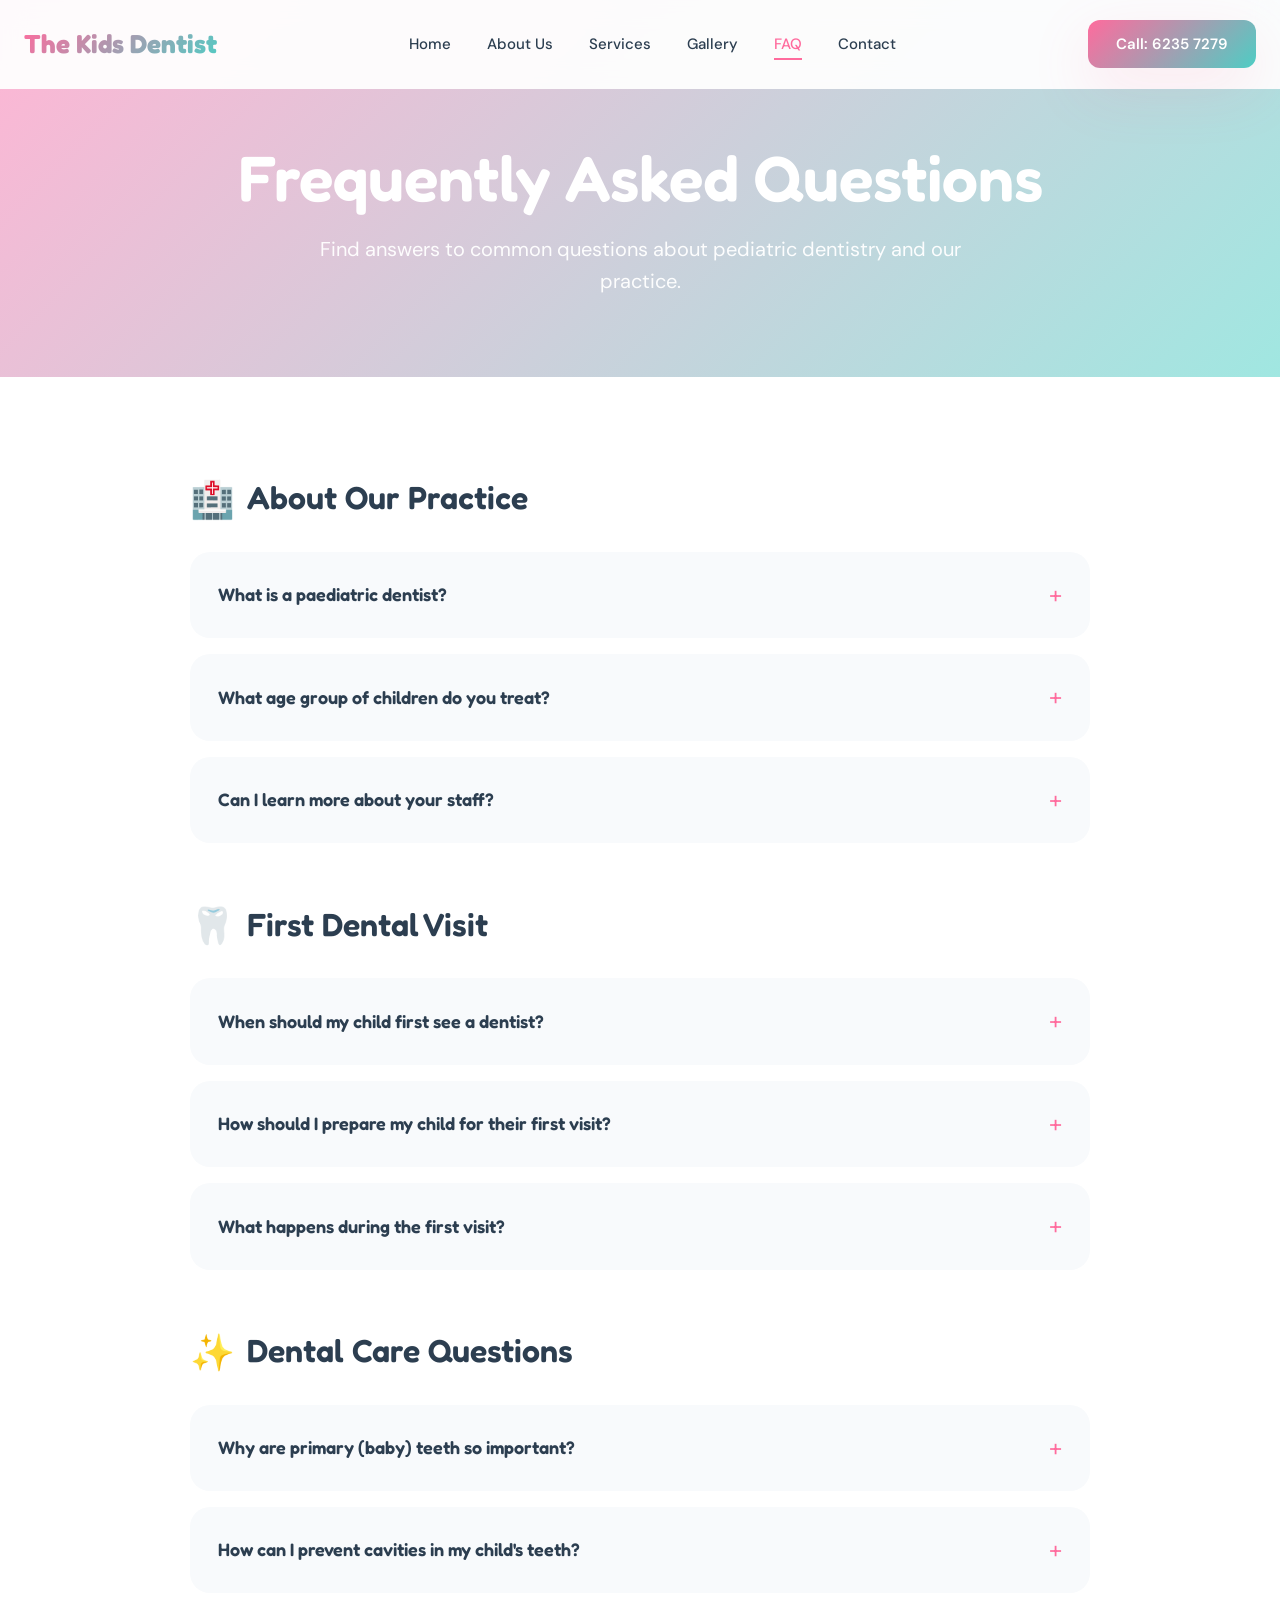
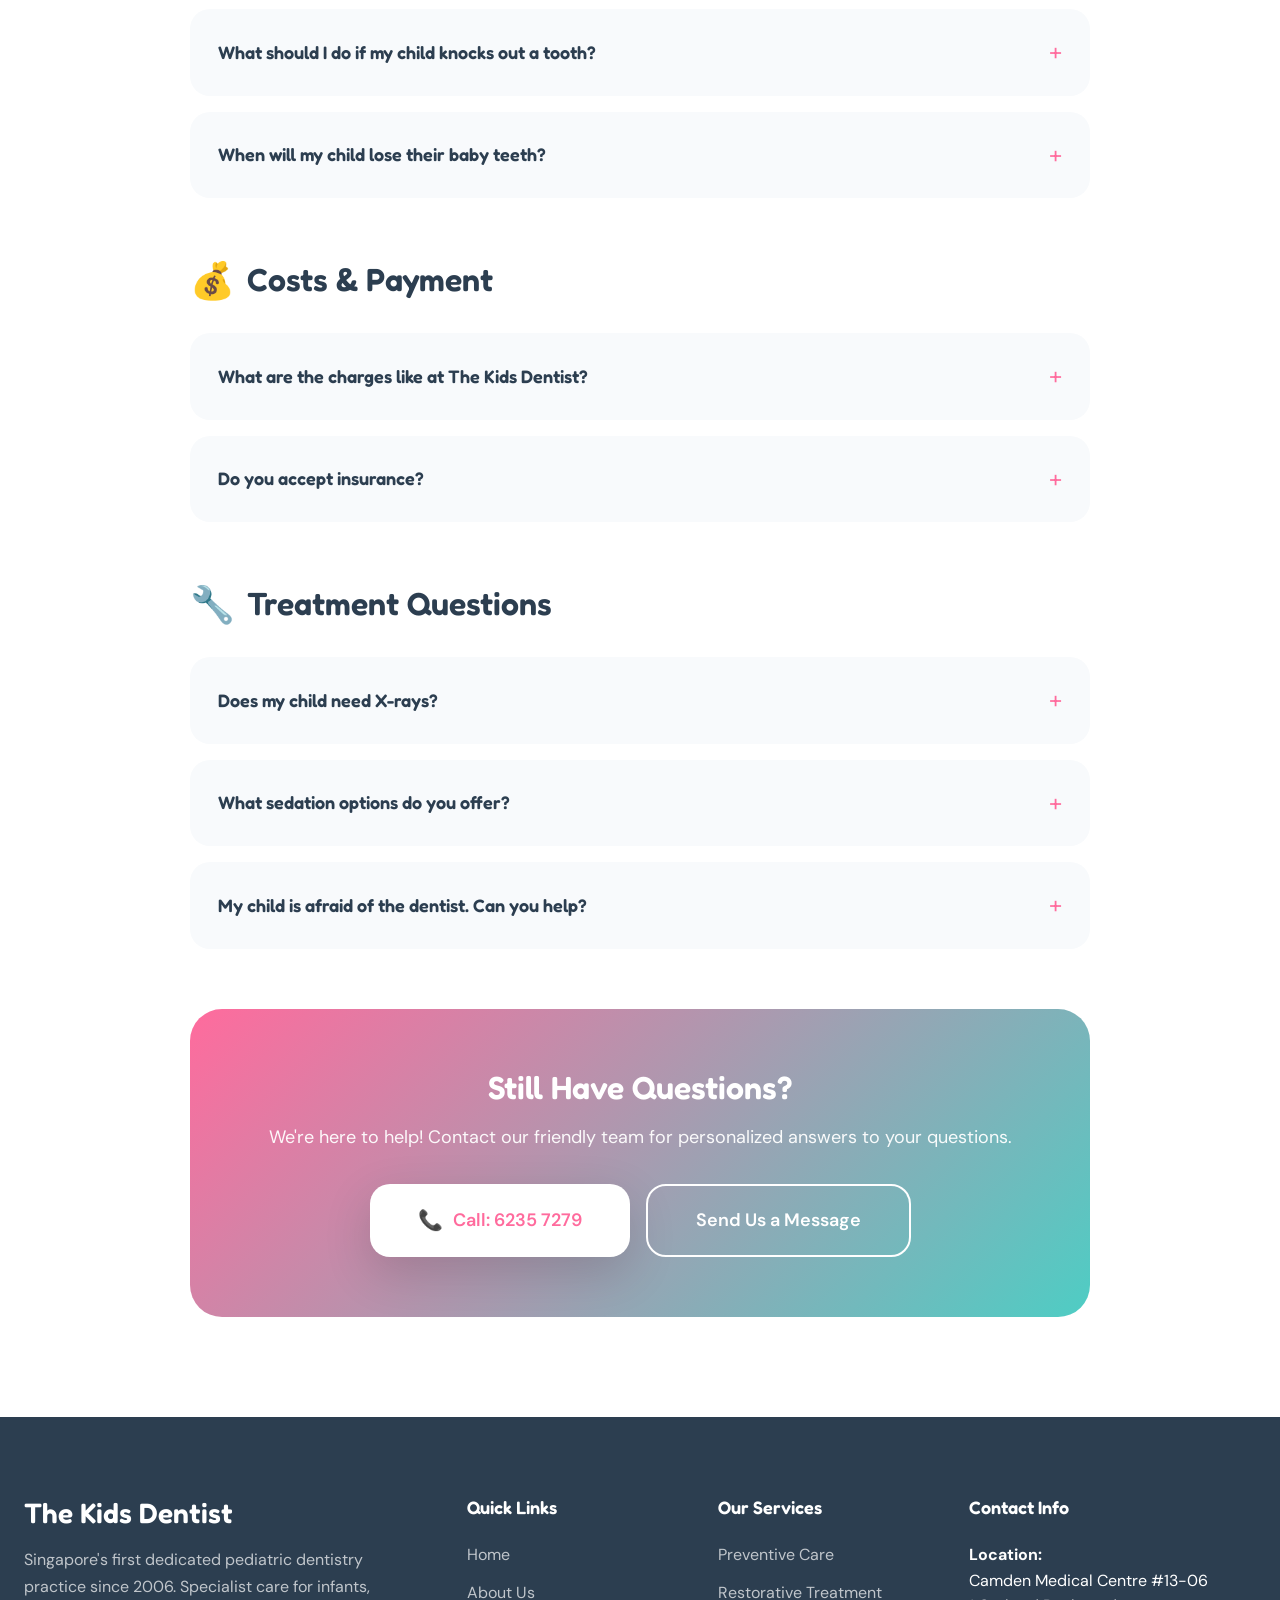
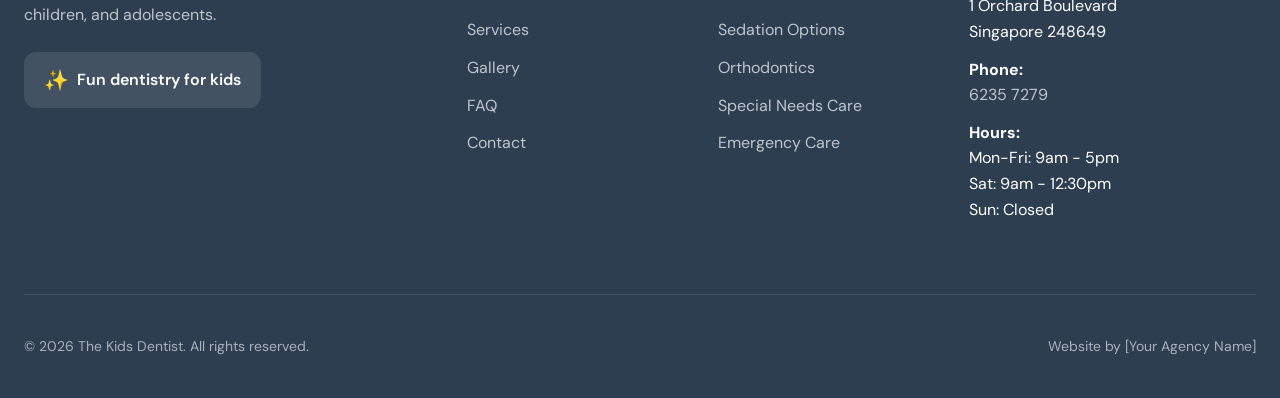
==== faq.html @ 3f4f6d6b "Add files via upload" ====
<!DOCTYPE html>
<html lang="en">
<head>
    <meta charset="UTF-8">
    <meta name="viewport" content="width=device-width, initial-scale=1.0">
    <title>FAQ | The Kids Dentist Singapore</title>
    <meta name="description" content="Frequently asked questions about pediatric dentistry, first visits, costs, and children's dental care at The Kids Dentist.">
    <link rel="preconnect" href="https://fonts.googleapis.com">
    <link rel="preconnect" href="https://fonts.gstatic.com" crossorigin>
    <link href="https://fonts.googleapis.com/css2?family=DM+Sans:opsz,wght@9..40,400;9..40,500;9..40,600;9..40,700&family=Fredoka:wght@400;500;600;700&display=swap" rel="stylesheet">
    <link rel="stylesheet" href="styles.css">
    <style>
        .page-hero {
            padding: 140px 0 80px;
            background: linear-gradient(135deg, var(--primary-light), var(--secondary-light));
            text-align: center;
        }
        
        .page-hero h1 {
            color: var(--white);
            margin-bottom: 16px;
        }
        
        .page-hero p {
            color: rgba(255, 255, 255, 0.95);
            font-size: 20px;
            max-width: 700px;
            margin: 0 auto;
        }
        
        .faq-section {
            padding: 100px 0;
            background: var(--white);
        }
        
        .faq-container {
            max-width: 900px;
            margin: 0 auto;
        }
        
        .faq-category {
            margin-bottom: 60px;
        }
        
        .faq-category h2 {
            font-family: 'Fredoka', sans-serif;
            font-size: 32px;
            margin-bottom: 32px;
            color: var(--text);
            display: flex;
            align-items: center;
            gap: 12px;
        }
        
        .faq-category-icon {
            font-size: 36px;
        }
        
        .faq-accordion-item {
            background: var(--bg-secondary);
            border-radius: var(--radius-md);
            margin-bottom: 16px;
            overflow: hidden;
            transition: var(--transition);
        }
        
        .faq-accordion-item:hover {
            box-shadow: var(--shadow-sm);
        }
        
        .faq-question {
            padding: 24px 28px;
            cursor: pointer;
            display: flex;
            justify-content: space-between;
            align-items: center;
            gap: 20px;
            user-select: none;
        }
        
        .faq-question h3 {
            font-size: 18px;
            font-weight: 600;
            color: var(--text);
            margin: 0;
        }
        
        .faq-toggle {
            font-size: 24px;
            color: var(--primary);
            transition: transform 0.3s ease;
            flex-shrink: 0;
        }
        
        .faq-accordion-item.active .faq-toggle {
            transform: rotate(45deg);
        }
        
        .faq-answer {
            max-height: 0;
            overflow: hidden;
            transition: max-height 0.3s ease, padding 0.3s ease;
        }
        
        .faq-accordion-item.active .faq-answer {
            max-height: 1000px;
            padding: 0 28px 24px 28px;
        }
        
        .faq-answer p {
            color: var(--text-light);
            line-height: 1.8;
            font-size: 16px;
            margin-bottom: 16px;
        }
        
        .faq-answer p:last-child {
            margin-bottom: 0;
        }
        
        .faq-answer ul {
            margin: 16px 0;
            padding-left: 24px;
        }
        
        .faq-answer li {
            color: var(--text-light);
            line-height: 1.8;
            margin-bottom: 8px;
        }
        
        .faq-contact {
            background: linear-gradient(135deg, var(--primary), var(--secondary));
            padding: 60px 48px;
            border-radius: var(--radius-lg);
            text-align: center;
            color: var(--white);
            margin-top: 60px;
        }
        
        .faq-contact h2 {
            font-family: 'Fredoka', sans-serif;
            font-size: 32px;
            margin-bottom: 16px;
            color: var(--white);
        }
        
        .faq-contact p {
            font-size: 18px;
            margin-bottom: 32px;
            opacity: 0.95;
        }
        
        .faq-contact-buttons {
            display: flex;
            gap: 16px;
            justify-content: center;
            flex-wrap: wrap;
        }
        
        @media (max-width: 768px) {
            .faq-question {
                padding: 20px;
            }
            
            .faq-question h3 {
                font-size: 16px;
            }
            
            .faq-accordion-item.active .faq-answer {
                padding: 0 20px 20px 20px;
            }
        }
    </style>
</head>
<body>
    <!-- Navigation -->
    <nav class="navbar" id="navbar">
        <div class="nav-content container">
            <a href="index.html" class="logo">The Kids Dentist</a>
            <ul class="nav-links" id="navLinks">
                <li><a href="index.html">Home</a></li>
                <li><a href="about.html">About Us</a></li>
                <li><a href="services.html">Services</a></li>
                <li><a href="gallery.html">Gallery</a></li>
                <li><a href="faq.html" class="active">FAQ</a></li>
                <li><a href="contact.html">Contact</a></li>
            </ul>
            <a href="tel:+6562357279" class="cta-btn">Call: 6235 7279</a>
            <button class="mobile-toggle" id="mobileToggle">
                <span></span>
                <span></span>
                <span></span>
            </button>
        </div>
    </nav>

    <!-- Page Hero -->
    <section class="page-hero">
        <div class="container">
            <h1>Frequently Asked Questions</h1>
            <p>Find answers to common questions about pediatric dentistry and our practice.</p>
        </div>
    </section>

    <!-- FAQ Section -->
    <section class="faq-section">
        <div class="container">
            <div class="faq-container">
                
                <!-- About Our Practice -->
                <div class="faq-category">
                    <h2><span class="faq-category-icon">🏥</span> About Our Practice</h2>
                    
                    <div class="faq-accordion-item">
                        <div class="faq-question">
                            <h3>What is a paediatric dentist?</h3>
                            <span class="faq-toggle">+</span>
                        </div>
                        <div class="faq-answer">
                            <p>A paediatric dentist is a dental specialist who has completed additional years of training beyond dental school to focus exclusively on the oral health of children from infancy through adolescence.</p>
                            <p>This specialized training includes child psychology, growth and development, and techniques for managing children's behavior in the dental setting. Paediatric dentists are experts in treating the unique dental needs of infants, children, and teenagers, including those with special healthcare needs.</p>
                        </div>
                    </div>

                    <div class="faq-accordion-item">
                        <div class="faq-question">
                            <h3>What age group of children do you treat?</h3>
                            <span class="faq-toggle">+</span>
                        </div>
                        <div class="faq-answer">
                            <p>At The Kids Dentist, we provide specialized dental care for children of all ages, from infants through adolescence (typically birth to 18 years old).</p>
                            <p>We also have extensive experience treating children with special needs and those with complex medical conditions, regardless of age. Our team is trained to handle the unique needs of each developmental stage.</p>
                        </div>
                    </div>

                    <div class="faq-accordion-item">
                        <div class="faq-question">
                            <h3>Can I learn more about your staff?</h3>
                            <span class="faq-toggle">+</span>
                        </div>
                        <div class="faq-answer">
                            <p>Absolutely! You can learn more about our specialist paediatric dentists and support staff on our About Us page.</p>
                            <p>Our team includes Dr. Rashid Tahir (Founding President of the Society for Paediatric Dentistry Singapore) and Dr. Sylvia Koh, along with our experienced dental assistants: Seryna, Dianne, Min Yu, Joscelin, and Shasha. Each member of our team is dedicated to making your child's dental experience positive and comfortable.</p>
                        </div>
                    </div>
                </div>

                <!-- First Visit -->
                <div class="faq-category">
                    <h2><span class="faq-category-icon">🦷</span> First Dental Visit</h2>
                    
                    <div class="faq-accordion-item">
                        <div class="faq-question">
                            <h3>When should my child first see a dentist?</h3>
                            <span class="faq-toggle">+</span>
                        </div>
                        <div class="faq-answer">
                            <p>We recommend that your child's first dental visit should occur by their first birthday or within six months of their first tooth erupting, as advocated by the American Academy of Pediatric Dentistry.</p>
                            <p>Early dental visits are crucial for several reasons:</p>
                            <ul>
                                <li>Establish a dental home and build familiarity with the dental environment</li>
                                <li>Allow early detection of potential problems</li>
                                <li>Provide parents with guidance on proper oral care for infants</li>
                                <li>Prevent dental anxiety by creating positive early experiences</li>
                                <li>Receive advice on teething, pacifier use, and dietary habits</li>
                            </ul>
                        </div>
                    </div>

                    <div class="faq-accordion-item">
                        <div class="faq-question">
                            <h3>How should I prepare my child for their first visit?</h3>
                            <span class="faq-toggle">+</span>
                        </div>
                        <div class="faq-answer">
                            <p>Parents play an important role in making the first dental visit a positive experience. Here are our recommendations:</p>
                            <ul>
                                <li><strong>Keep it positive:</strong> Tell your child the dentist will count and clean their teeth and show them how to care for their smile</li>
                                <li><strong>Avoid negative words:</strong> Don't use words like "needle," "pain," "drill," or "hurt" as these can cause unnecessary fear</li>
                                <li><strong>Read books:</strong> Share age-appropriate books about visiting the dentist</li>
                                <li><strong>Stay calm:</strong> Children pick up on parental anxiety, so remain relaxed and confident</li>
                                <li><strong>Be honest:</strong> Don't promise rewards if your child "doesn't cry" – this suggests there's something to cry about</li>
                            </ul>
                            <p>Our team uses child-friendly language to explain procedures in a pleasant, non-frightening way.</p>
                        </div>
                    </div>

                    <div class="faq-accordion-item">
                        <div class="faq-question">
                            <h3>What happens during the first visit?</h3>
                            <span class="faq-toggle">+</span>
                        </div>
                        <div class="faq-answer">
                            <p>Your child's first visit will include:</p>
                            <ul>
                                <li>A complete oral examination performed by our paediatric dentists</li>
                                <li>Assessment of tooth development and jaw growth</li>
                                <li>Gentle cleaning if appropriate for the child's age and cooperation</li>
                                <li>Discussion of proper oral hygiene techniques</li>
                                <li>Guidance on nutrition, pacifier use, and habits affecting oral health</li>
                                <li>Answers to any questions or concerns you may have</li>
                            </ul>
                            <p>The goal is to make your child comfortable while establishing a foundation for excellent oral health.</p>
                        </div>
                    </div>
                </div>

                <!-- Dental Care -->
                <div class="faq-category">
                    <h2><span class="faq-category-icon">✨</span> Dental Care Questions</h2>
                    
                    <div class="faq-accordion-item">
                        <div class="faq-question">
                            <h3>Why are primary (baby) teeth so important?</h3>
                            <span class="faq-toggle">+</span>
                        </div>
                        <div class="faq-answer">
                            <p>Although baby teeth are temporary, they play crucial roles in your child's development:</p>
                            <ul>
                                <li><strong>Nutrition:</strong> Healthy teeth are essential for proper chewing and digestion</li>
                                <li><strong>Speech development:</strong> Teeth help children learn to speak clearly</li>
                                <li><strong>Space maintenance:</strong> Baby teeth hold space for permanent teeth and guide them into proper position</li>
                                <li><strong>Jaw development:</strong> Proper tooth alignment helps jaw bones develop correctly</li>
                                <li><strong>Self-esteem:</strong> A healthy smile contributes to confidence and social development</li>
                                <li><strong>Oral health habits:</strong> Care for baby teeth establishes good habits for life</li>
                            </ul>
                            <p>Premature loss of baby teeth can lead to crowding of permanent teeth and may require orthodontic treatment later.</p>
                        </div>
                    </div>

                    <div class="faq-accordion-item">
                        <div class="faq-question">
                            <h3>How can I prevent cavities in my child's teeth?</h3>
                            <span class="faq-toggle">+</span>
                        </div>
                        <div class="faq-answer">
                            <p>Cavity prevention involves several key practices:</p>
                            <ul>
                                <li><strong>Regular brushing:</strong> Brush twice daily with fluoride toothpaste (pea-sized amount for children under 6)</li>
                                <li><strong>Flossing:</strong> Start flossing when teeth touch each other</li>
                                <li><strong>Healthy diet:</strong> Limit sugary snacks and drinks; choose water over juice</li>
                                <li><strong>Regular check-ups:</strong> Visit every 6 months for professional cleaning and examination</li>
                                <li><strong>Fluoride treatments:</strong> Professional applications strengthen tooth enamel</li>
                                <li><strong>Dental sealants:</strong> Protective coating on back teeth prevents decay in grooves</li>
                                <li><strong>Avoid bottle sleeping:</strong> Never put your child to bed with a bottle of milk or juice</li>
                            </ul>
                        </div>
                    </div>

                    <div class="faq-accordion-item">
                        <div class="faq-question">
                            <h3>What should I do if my child knocks out a tooth?</h3>
                            <span class="faq-toggle">+</span>
                        </div>
                        <div class="faq-answer">
                            <p>For permanent teeth (adult teeth):</p>
                            <ul>
                                <li>Find the tooth and handle it by the crown (top), not the root</li>
                                <li>If dirty, gently rinse with milk or saliva (never use water or soap)</li>
                                <li>Try to place the tooth back in the socket immediately</li>
                                <li>If you can't replant it, keep it moist in milk or saliva</li>
                                <li><strong>Call us immediately at 6235 7279</strong></li>
                                <li>Seek treatment within 30 minutes for the best chance of saving the tooth</li>
                            </ul>
                            <p>For baby teeth:</p>
                            <ul>
                                <li>Do not attempt to replant baby teeth (can damage permanent tooth underneath)</li>
                                <li>Control bleeding with clean gauze</li>
                                <li>Call us for an evaluation</li>
                            </ul>
                        </div>
                    </div>

                    <div class="faq-accordion-item">
                        <div class="faq-question">
                            <h3>When will my child lose their baby teeth?</h3>
                            <span class="faq-toggle">+</span>
                        </div>
                        <div class="faq-answer">
                            <p>Children typically begin losing baby teeth around age 6, though this can vary. The process usually follows the same order as tooth eruption, with lower front teeth typically falling out first.</p>
                            <p>The timeline generally follows this pattern:</p>
                            <ul>
                                <li>Ages 6-7: Lower and upper front teeth (incisors)</li>
                                <li>Ages 9-11: First molars and canines</li>
                                <li>Ages 10-12: Second molars</li>
                            </ul>
                            <p>Most children have all their permanent teeth (except wisdom teeth) by age 12-13. If teeth are significantly early or late, we can assess whether intervention is needed.</p>
                        </div>
                    </div>
                </div>

                <!-- Costs & Insurance -->
                <div class="faq-category">
                    <h2><span class="faq-category-icon">💰</span> Costs & Payment</h2>
                    
                    <div class="faq-accordion-item">
                        <div class="faq-question">
                            <h3>What are the charges like at The Kids Dentist?</h3>
                            <span class="faq-toggle">+</span>
                        </div>
                        <div class="faq-answer">
                            <p>As a specialist pediatric dental practice with highly trained dentists and specialized equipment, our fees reflect the advanced level of care we provide. Costs vary depending on the specific treatment needed.</p>
                            <p>A regular check-up with our specialist pediatric dentists typically ranges from $80 to $150. More complex treatments will be discussed and quoted before proceeding. We believe in transparent pricing and will always explain costs before beginning treatment.</p>
                            <p>Please call us at 6235 7279 for specific pricing information or to discuss payment options.</p>
                        </div>
                    </div>

                    <div class="faq-accordion-item">
                        <div class="faq-question">
                            <h3>Do you accept insurance?</h3>
                            <span class="faq-toggle">+</span>
                        </div>
                        <div class="faq-answer">
                            <p>We work with most insurance providers. Please contact us with your insurance information, and we'll be happy to verify your coverage and help you understand your benefits.</p>
                            <p>We can provide detailed receipts for you to submit to your insurance company for reimbursement.</p>
                        </div>
                    </div>
                </div>

                <!-- Treatment Questions -->
                <div class="faq-category">
                    <h2><span class="faq-category-icon">🔧</span> Treatment Questions</h2>
                    
                    <div class="faq-accordion-item">
                        <div class="faq-question">
                            <h3>Does my child need X-rays?</h3>
                            <span class="faq-toggle">+</span>
                        </div>
                        <div class="faq-answer">
                            <p>Dental X-rays are an important diagnostic tool that help us:</p>
                            <ul>
                                <li>Detect cavities between teeth that can't be seen visually</li>
                                <li>Monitor the development of permanent teeth</li>
                                <li>Assess jaw development and tooth positioning</li>
                                <li>Identify infections or abscesses</li>
                                <li>Plan orthodontic treatment</li>
                            </ul>
                            <p>We use digital X-rays that emit significantly less radiation than traditional X-rays. The amount of radiation exposure is minimal and considered very safe. We only take X-rays when clinically necessary and follow strict guidelines to minimize exposure.</p>
                        </div>
                    </div>

                    <div class="faq-accordion-item">
                        <div class="faq-question">
                            <h3>What sedation options do you offer?</h3>
                            <span class="faq-toggle">+</span>
                        </div>
                        <div class="faq-answer">
                            <p>We offer several sedation options to ensure your child's comfort:</p>
                            <ul>
                                <li><strong>Nitrous Oxide (Laughing Gas):</strong> Mild sedative that helps children relax while remaining conscious. Effects wear off quickly after treatment.</li>
                                <li><strong>Oral Sedation:</strong> Medication given by mouth before the appointment to reduce anxiety and increase cooperation.</li>
                                <li><strong>General Anesthesia (GA):</strong> Complete sedation in a hospital setting for children requiring extensive treatment or those with severe anxiety or special needs.</li>
                            </ul>
                            <p>Our dentists will discuss which option is most appropriate for your child's needs and answer all your questions about safety and procedures.</p>
                        </div>
                    </div>

                    <div class="faq-accordion-item">
                        <div class="faq-question">
                            <h3>My child is afraid of the dentist. Can you help?</h3>
                            <span class="faq-toggle">+</span>
                        </div>
                        <div class="faq-answer">
                            <p>Absolutely! Managing dental anxiety is one of our specialties. As pediatric dentists, we're trained in child psychology and behavior management techniques.</p>
                            <p>We help anxious children through:</p>
                            <ul>
                                <li>Creating a warm, welcoming, child-friendly environment</li>
                                <li>Using age-appropriate language to explain procedures</li>
                                <li>Building trust gradually – we never force treatment</li>
                                <li>Positive reinforcement and encouragement</li>
                                <li>Distraction techniques and comfort measures</li>
                                <li>Sedation options when appropriate</li>
                                <li>Parent coaching to avoid anxiety-inducing language</li>
                            </ul>
                            <p>Many children who were initially fearful become enthusiastic about dental visits after experiencing our gentle, patient approach.</p>
                        </div>
                    </div>
                </div>

                <!-- Contact Box -->
                <div class="faq-contact">
                    <h2>Still Have Questions?</h2>
                    <p>We're here to help! Contact our friendly team for personalized answers to your questions.</p>
                    <div class="faq-contact-buttons">
                        <a href="tel:+6562357279" class="btn-white">
                            <span class="btn-icon">📞</span>
                            Call: 6235 7279
                        </a>
                        <a href="contact.html" class="btn-outline-white">Send Us a Message</a>
                    </div>
                </div>

            </div>
        </div>
    </section>

    <!-- Footer -->
    <footer class="footer">
        <div class="container">
            <div class="footer-content">
                <div class="footer-brand">
                    <h3>The Kids Dentist</h3>
                    <p>
                        Singapore's first dedicated pediatric dentistry practice since 2006. 
                        Specialist care for infants, children, and adolescents.
                    </p>
                    <div class="footer-motto">
                        <span class="motto-icon">✨</span>
                        <span class="motto-text">Fun dentistry for kids</span>
                    </div>
                </div>
                <div class="footer-section">
                    <h4>Quick Links</h4>
                    <ul class="footer-links">
                        <li><a href="index.html">Home</a></li>
                        <li><a href="about.html">About Us</a></li>
                        <li><a href="services.html">Services</a></li>
                        <li><a href="gallery.html">Gallery</a></li>
                        <li><a href="faq.html">FAQ</a></li>
                        <li><a href="contact.html">Contact</a></li>
                    </ul>
                </div>
                <div class="footer-section">
                    <h4>Our Services</h4>
                    <ul class="footer-links">
                        <li><a href="services.html#preventive">Preventive Care</a></li>
                        <li><a href="services.html#restorative">Restorative Treatment</a></li>
                        <li><a href="services.html#sedation">Sedation Options</a></li>
                        <li><a href="services.html#orthodontics">Orthodontics</a></li>
                        <li><a href="services.html#specialneeds">Special Needs Care</a></li>
                        <li><a href="services.html#emergency">Emergency Care</a></li>
                    </ul>
                </div>
                <div class="footer-section">
                    <h4>Contact Info</h4>
                    <ul class="footer-links">
                        <li>
                            <strong>Location:</strong><br>
                            Camden Medical Centre #13-06<br>
                            1 Orchard Boulevard<br>
                            Singapore 248649
                        </li>
                        <li>
                            <strong>Phone:</strong><br>
                            <a href="tel:+6562357279">6235 7279</a>
                        </li>
                        <li>
                            <strong>Hours:</strong><br>
                            Mon-Fri: 9am - 5pm<br>
                            Sat: 9am - 12:30pm<br>
                            Sun: Closed
                        </li>
                    </ul>
                </div>
            </div>
            <div class="footer-bottom">
                <p>&copy; 2026 The Kids Dentist. All rights reserved.</p>
                <div class="footer-credits">
                    <span>Website by [Your Agency Name]</span>
                </div>
            </div>
        </div>
    </footer>

    <script src="script.js"></script>
</body>
</html>
---- styles.css ----
/* Reset & Base Styles */
* {
    margin: 0;
    padding: 0;
    box-sizing: border-box;
}

:root {
    /* Colors */
    --primary: #FF6B9D;
    --primary-light: #FFB5D4;
    --primary-dark: #E63E7A;
    --secondary: #4ECDC4;
    --secondary-light: #A0E7E1;
    --secondary-dark: #3DB8AF;
    --accent: #FFD93D;
    --accent-dark: #FFC700;
    
    /* Neutrals */
    --bg: #FEFEFE;
    --bg-secondary: #F8FAFC;
    --bg-tertiary: #F1F5F9;
    --text: #2C3E50;
    --text-light: #64748B;
    --text-lighter: #94A3B8;
    --white: #FFFFFF;
    --border: #E2E8F0;
    
    /* Shadows */
    --shadow-sm: 0 2px 8px rgba(0, 0, 0, 0.04);
    --shadow-md: 0 8px 24px rgba(0, 0, 0, 0.08);
    --shadow-lg: 0 16px 48px rgba(0, 0, 0, 0.12);
    --shadow-xl: 0 24px 64px rgba(0, 0, 0, 0.16);
    --shadow-color: 0 20px 60px rgba(255, 107, 157, 0.15);
    
    /* Border Radius */
    --radius-sm: 12px;
    --radius-md: 20px;
    --radius-lg: 32px;
    --radius-xl: 40px;
    
    /* Transitions */
    --transition: all 0.4s cubic-bezier(0.4, 0, 0.2, 1);
    --transition-fast: all 0.2s cubic-bezier(0.4, 0, 0.2, 1);
}

html {
    scroll-behavior: smooth;
}

body {
    font-family: 'DM Sans', -apple-system, BlinkMacSystemFont, 'Segoe UI', sans-serif;
    background: var(--bg);
    color: var(--text);
    line-height: 1.6;
    overflow-x: hidden;
}

.container {
    max-width: 1280px;
    margin: 0 auto;
    padding: 0 24px;
}

img {
    max-width: 100%;
    height: auto;
}

/* Typography */
h1, h2, h3, h4, h5, h6 {
    font-family: 'Fredoka', sans-serif;
    font-weight: 600;
    line-height: 1.2;
    color: var(--text);
}

h1 { font-size: 64px; }
h2 { font-size: 48px; }
h3 { font-size: 28px; }
h4 { font-size: 22px; }

/* Navigation */
.navbar {
    position: fixed;
    top: 0;
    left: 0;
    right: 0;
    background: rgba(254, 254, 254, 0.95);
    backdrop-filter: blur(12px);
    z-index: 1000;
    transition: var(--transition);
    border-bottom: 1px solid transparent;
}

.navbar.scrolled {
    box-shadow: var(--shadow-md);
    border-bottom-color: var(--border);
}

.nav-content {
    display: flex;
    justify-content: space-between;
    align-items: center;
    padding: 20px 24px;
}

.logo {
    font-family: 'Fredoka', sans-serif;
    font-size: 26px;
    font-weight: 700;
    background: linear-gradient(135deg, var(--primary), var(--secondary));
    -webkit-background-clip: text;
    -webkit-text-fill-color: transparent;
    background-clip: text;
    text-decoration: none;
    transition: var(--transition-fast);
}

.logo:hover {
    opacity: 0.8;
}

.nav-links {
    display: flex;
    gap: 36px;
    list-style: none;
    align-items: center;
}

.nav-links a {
    color: var(--text);
    text-decoration: none;
    font-weight: 500;
    font-size: 15px;
    position: relative;
    transition: var(--transition-fast);
}

.nav-links a:after {
    content: '';
    position: absolute;
    bottom: -6px;
    left: 0;
    width: 0;
    height: 2px;
    background: var(--primary);
    transition: width 0.3s ease;
}

.nav-links a:hover,
.nav-links a.active {
    color: var(--primary);
}

.nav-links a:hover:after,
.nav-links a.active:after {
    width: 100%;
}

.cta-btn {
    background: linear-gradient(135deg, var(--primary), var(--secondary));
    color: var(--white);
    padding: 12px 28px;
    border-radius: var(--radius-sm);
    font-weight: 600;
    border: none;
    cursor: pointer;
    box-shadow: var(--shadow-color);
    transition: var(--transition);
    font-size: 15px;
    text-decoration: none;
    display: inline-block;
}

.cta-btn:hover {
    transform: translateY(-2px);
    box-shadow: 0 24px 64px rgba(255, 107, 157, 0.25);
}

.mobile-toggle {
    display: none;
    flex-direction: column;
    gap: 5px;
    background: none;
    border: none;
    cursor: pointer;
    padding: 8px;
}

.mobile-toggle span {
    width: 25px;
    height: 3px;
    background: var(--text);
    border-radius: 2px;
    transition: var(--transition-fast);
}

/* Hero Section */
.hero {
    padding: 160px 0 100px;
    position: relative;
    overflow: hidden;
    background: linear-gradient(180deg, var(--bg) 0%, var(--bg-secondary) 100%);
}

.hero-bg-shape {
    position: absolute;
    width: 600px;
    height: 600px;
    border-radius: 50%;
    background: radial-gradient(circle, rgba(255, 107, 157, 0.08), transparent);
    top: -200px;
    right: -200px;
    animation: float 20s ease-in-out infinite;
}

.hero-bg-shape-2 {
    position: absolute;
    width: 400px;
    height: 400px;
    border-radius: 50%;
    background: radial-gradient(circle, rgba(78, 205, 196, 0.08), transparent);
    bottom: -100px;
    left: -100px;
    animation: float 15s ease-in-out infinite reverse;
}

@keyframes float {
    0%, 100% { transform: translate(0, 0) scale(1); }
    50% { transform: translate(30px, -30px) scale(1.1); }
}

.hero-content {
    display: grid;
    grid-template-columns: 1fr 1fr;
    gap: 80px;
    align-items: center;
    position: relative;
    z-index: 1;
}

.hero-badge {
    display: inline-block;
    background: var(--bg-tertiary);
    color: var(--text);
    padding: 8px 20px;
    border-radius: 50px;
    font-size: 14px;
    font-weight: 600;
    margin-bottom: 24px;
    animation: slideUp 0.6s ease-out;
}

.hero-text h1 {
    font-family: 'Fredoka', sans-serif;
    font-size: 64px;
    font-weight: 700;
    line-height: 1.1;
    margin-bottom: 24px;
    color: var(--text);
    animation: slideUp 0.8s ease-out 0.1s backwards;
}

.hero-text h1 .highlight {
    background: linear-gradient(135deg, var(--primary), var(--secondary));
    -webkit-background-clip: text;
    -webkit-text-fill-color: transparent;
    background-clip: text;
}

.hero-description {
    font-size: 20px;
    color: var(--text-light);
    margin-bottom: 40px;
    line-height: 1.7;
    animation: slideUp 0.8s ease-out 0.2s backwards;
}

.hero-ctas {
    display: flex;
    gap: 20px;
    margin-bottom: 40px;
    animation: slideUp 0.8s ease-out 0.3s backwards;
}

.btn-primary {
    background: linear-gradient(135deg, var(--primary), var(--secondary));
    color: var(--white);
    padding: 18px 40px;
    border-radius: var(--radius-md);
    font-weight: 600;
    border: none;
    cursor: pointer;
    box-shadow: var(--shadow-color);
    transition: var(--transition);
    font-size: 16px;
    font-family: 'DM Sans', sans-serif;
    text-decoration: none;
    display: inline-flex;
    align-items: center;
    gap: 8px;
}

.btn-primary:hover {
    transform: translateY(-3px);
    box-shadow: 0 28px 68px rgba(255, 107, 157, 0.3);
}

.btn-icon {
    font-size: 20px;
}

.btn-secondary {
    background: var(--white);
    color: var(--text);
    padding: 18px 40px;
    border-radius: var(--radius-md);
    font-weight: 600;
    border: 2px solid var(--primary);
    cursor: pointer;
    transition: var(--transition);
    font-size: 16px;
    font-family: 'DM Sans', sans-serif;
    text-decoration: none;
    display: inline-block;
}

.btn-secondary:hover {
    background: var(--primary);
    color: var(--white);
    transform: translateY(-3px);
}

.hero-trust {
    display: flex;
    gap: 32px;
    animation: slideUp 0.8s ease-out 0.4s backwards;
}

.trust-item {
    display: flex;
    align-items: center;
    gap: 8px;
    font-size: 14px;
    color: var(--text-light);
}

.trust-icon {
    font-size: 18px;
}

@keyframes slideUp {
    from {
        opacity: 0;
        transform: translateY(30px);
    }
    to {
        opacity: 1;
        transform: translateY(0);
    }
}

.hero-image {
    position: relative;
    animation: slideUp 0.8s ease-out 0.5s backwards;
}

.hero-visual {
    width: 100%;
    height: 500px;
    background: linear-gradient(135deg, var(--primary-light), var(--secondary-light));
    border-radius: var(--radius-lg);
    display: flex;
    align-items: center;
    justify-content: center;
    font-size: 120px;
    box-shadow: var(--shadow-lg);
    position: relative;
    overflow: hidden;
}

.tooth-icon {
    animation: bounce 2s ease-in-out infinite;
    z-index: 2;
}

@keyframes bounce {
    0%, 100% { transform: translateY(0); }
    50% { transform: translateY(-20px); }
}

.sparkle {
    position: absolute;
    font-size: 40px;
    animation: sparkle 2s ease-in-out infinite;
}

.sparkle-1 {
    top: 20%;
    left: 20%;
    animation-delay: 0s;
}

.sparkle-2 {
    top: 30%;
    right: 15%;
    animation-delay: 0.7s;
}

.sparkle-3 {
    bottom: 25%;
    left: 25%;
    animation-delay: 1.4s;
}

@keyframes sparkle {
    0%, 100% { opacity: 0.3; transform: scale(1) rotate(0deg); }
    50% { opacity: 1; transform: scale(1.2) rotate(180deg); }
}

/* Stats Section */
.stats {
    padding: 80px 0;
    background: var(--white);
}

.stats-grid {
    display: grid;
    grid-template-columns: repeat(4, 1fr);
    gap: 32px;
}

.stat-card {
    padding: 40px 24px;
    border-radius: var(--radius-md);
    background: var(--bg-secondary);
    transition: var(--transition);
    text-align: center;
    border: 2px solid transparent;
}

.stat-card:hover {
    transform: translateY(-8px);
    box-shadow: var(--shadow-md);
    border-color: var(--primary-light);
}

.stat-icon {
    font-size: 48px;
    margin-bottom: 16px;
}

.stat-number {
    font-family: 'Fredoka', sans-serif;
    font-size: 48px;
    font-weight: 700;
    background: linear-gradient(135deg, var(--primary), var(--secondary));
    -webkit-background-clip: text;
    -webkit-text-fill-color: transparent;
    background-clip: text;
    margin-bottom: 8px;
}

.stat-label {
    color: var(--text);
    font-size: 18px;
    font-weight: 600;
    margin-bottom: 4px;
}

.stat-desc {
    color: var(--text-light);
    font-size: 14px;
}

/* Section Headers */
.section-label {
    display: inline-block;
    color: var(--primary);
    font-weight: 600;
    font-size: 14px;
    text-transform: uppercase;
    letter-spacing: 1px;
    margin-bottom: 16px;
}

.section-header {
    text-align: center;
    margin-bottom: 64px;
}

.section-header h2 {
    font-family: 'Fredoka', sans-serif;
    font-size: 48px;
    font-weight: 700;
    margin-bottom: 16px;
    color: var(--text);
}

.section-header p {
    font-size: 20px;
    color: var(--text-light);
    max-width: 700px;
    margin: 0 auto;
}

/* Services Preview */
.services-preview {
    padding: 120px 0;
    background: var(--bg-secondary);
}

.services-grid {
    display: grid;
    grid-template-columns: repeat(3, 1fr);
    gap: 32px;
    margin-bottom: 48px;
}

.service-card {
    background: var(--white);
    padding: 40px 32px;
    border-radius: var(--radius-lg);
    transition: var(--transition);
    cursor: pointer;
    border: 2px solid transparent;
    position: relative;
    overflow: hidden;
}

.service-card:before {
    content: '';
    position: absolute;
    top: 0;
    left: 0;
    width: 100%;
    height: 4px;
    background: linear-gradient(90deg, var(--primary), var(--secondary));
    transform: scaleX(0);
    transition: transform 0.4s ease;
}

.service-card:hover:before {
    transform: scaleX(1);
}

.service-card:hover {
    transform: translateY(-12px);
    box-shadow: var(--shadow-lg);
    border-color: var(--primary);
}

.service-icon {
    font-size: 56px;
    margin-bottom: 20px;
    display: block;
}

.service-card h3 {
    font-family: 'Fredoka', sans-serif;
    font-size: 24px;
    font-weight: 600;
    margin-bottom: 12px;
    color: var(--text);
}

.service-card p {
    color: var(--text-light);
    font-size: 15px;
    line-height: 1.7;
    margin-bottom: 16px;
}

.service-link {
    color: var(--primary);
    font-weight: 600;
    font-size: 15px;
    text-decoration: none;
    transition: var(--transition-fast);
}

.service-link:hover {
    color: var(--primary-dark);
    padding-left: 4px;
}

.section-cta {
    text-align: center;
}

/* Why Choose Us */
.why-us {
    padding: 120px 0;
    background: var(--white);
}

.why-us-content {
    display: grid;
    grid-template-columns: 1fr 1fr;
    gap: 80px;
    align-items: center;
}

.why-us-visual {
    position: relative;
}

.why-image-placeholder {
    background: linear-gradient(135deg, var(--secondary-light), var(--primary-light));
    border-radius: var(--radius-lg);
    height: 500px;
    display: flex;
    flex-direction: column;
    align-items: center;
    justify-content: center;
    gap: 16px;
    box-shadow: var(--shadow-lg);
}

.placeholder-icon {
    font-size: 80px;
}

.placeholder-text {
    font-size: 16px;
    color: var(--text-light);
    font-weight: 500;
}

.achievement-badge {
    position: absolute;
    bottom: -20px;
    right: -20px;
    background: var(--white);
    padding: 24px;
    border-radius: var(--radius-md);
    box-shadow: var(--shadow-xl);
    display: flex;
    gap: 16px;
    align-items: center;
    max-width: 280px;
}

.badge-icon {
    font-size: 40px;
}

.badge-text strong {
    display: block;
    font-size: 16px;
    color: var(--text);
    margin-bottom: 4px;
}

.badge-text span {
    font-size: 13px;
    color: var(--text-light);
    line-height: 1.4;
}

.why-intro {
    font-size: 18px;
    color: var(--text-light);
    line-height: 1.7;
    margin-bottom: 32px;
}

.features-list {
    list-style: none;
    margin-bottom: 32px;
}

.feature-item {
    display: flex;
    gap: 20px;
    padding: 20px;
    margin-bottom: 16px;
    background: var(--bg-secondary);
    border-radius: var(--radius-md);
    transition: var(--transition);
}

.feature-item:hover {
    background: var(--white);
    box-shadow: var(--shadow-md);
    transform: translateX(8px);
}

.feature-icon {
    width: 48px;
    height: 48px;
    background: linear-gradient(135deg, var(--primary), var(--secondary));
    border-radius: 12px;
    display: flex;
    align-items: center;
    justify-content: center;
    font-size: 24px;
    flex-shrink: 0;
}

.feature-text h4 {
    font-weight: 600;
    font-size: 18px;
    margin-bottom: 6px;
    color: var(--text);
}

.feature-text p {
    color: var(--text-light);
    font-size: 15px;
    line-height: 1.6;
}

/* Dentists Preview */
.dentists-preview {
    padding: 120px 0;
    background: var(--bg-secondary);
}

.dentists-grid {
    display: grid;
    grid-template-columns: repeat(2, 1fr);
    gap: 40px;
}

.dentist-card {
    background: var(--white);
    border-radius: var(--radius-lg);
    overflow: hidden;
    box-shadow: var(--shadow-sm);
    transition: var(--transition);
}

.dentist-card:hover {
    box-shadow: var(--shadow-lg);
    transform: translateY(-8px);
}

.dentist-image-placeholder {
    height: 320px;
    background: linear-gradient(135deg, var(--primary-light), var(--secondary-light));
    display: flex;
    flex-direction: column;
    align-items: center;
    justify-content: center;
    gap: 12px;
}

.dentist-image-placeholder .placeholder-icon {
    font-size: 100px;
}

.dentist-image-placeholder .placeholder-text {
    font-size: 14px;
    color: var(--text-light);
}

.dentist-info {
    padding: 32px;
}

.dentist-info h3 {
    font-family: 'Fredoka', sans-serif;
    font-size: 26px;
    margin-bottom: 8px;
    color: var(--text);
}

.dentist-title {
    color: var(--primary);
    font-weight: 600;
    font-size: 16px;
    margin-bottom: 16px;
}

.dentist-credentials {
    display: flex;
    flex-wrap: wrap;
    gap: 8px;
    margin-bottom: 16px;
}

.credential {
    background: var(--bg-secondary);
    color: var(--text);
    padding: 6px 14px;
    border-radius: 20px;
    font-size: 13px;
    font-weight: 500;
}

.dentist-desc {
    color: var(--text-light);
    font-size: 15px;
    line-height: 1.7;
    margin-bottom: 16px;
}

.text-link {
    color: var(--primary);
    font-weight: 600;
    font-size: 15px;
    text-decoration: none;
    transition: var(--transition-fast);
}

.text-link:hover {
    color: var(--primary-dark);
    padding-left: 4px;
}

/* Testimonials */
.testimonials {
    padding: 120px 0;
    background: var(--white);
}

.testimonials-grid {
    display: grid;
    grid-template-columns: repeat(3, 1fr);
    gap: 32px;
}

.testimonial-card {
    background: var(--bg-secondary);
    padding: 36px 28px;
    border-radius: var(--radius-lg);
    transition: var(--transition);
    position: relative;
}

.testimonial-card:hover {
    transform: translateY(-8px);
    box-shadow: var(--shadow-lg);
    background: var(--white);
}

.stars {
    color: var(--accent);
    font-size: 18px;
    margin-bottom: 16px;
}

.testimonial-text {
    font-size: 15px;
    line-height: 1.7;
    color: var(--text-light);
    margin-bottom: 24px;
}

.testimonial-author {
    display: flex;
    align-items: center;
    gap: 16px;
}

.author-avatar {
    width: 48px;
    height: 48px;
    background: linear-gradient(135deg, var(--primary), var(--secondary));
    border-radius: 50%;
    display: flex;
    align-items: center;
    justify-content: center;
    color: var(--white);
    font-weight: 600;
    font-size: 18px;
    flex-shrink: 0;
}

.author-info h5 {
    font-weight: 600;
    font-size: 16px;
    margin-bottom: 4px;
    color: var(--text);
}

.author-info p {
    font-size: 14px;
    color: var(--text-light);
}

/* FAQ Preview */
.faq-preview {
    padding: 120px 0;
    background: var(--bg-secondary);
}

.faq-content {
    display: grid;
    grid-template-columns: 1.2fr 1fr;
    gap: 80px;
    align-items: center;
}

.faq-list {
    margin-bottom: 32px;
}

.faq-item {
    background: var(--white);
    padding: 24px;
    border-radius: var(--radius-md);
    margin-bottom: 16px;
    border-left: 4px solid var(--primary);
}

.faq-item h4 {
    font-size: 18px;
    font-weight: 600;
    color: var(--text);
    margin-bottom: 8px;
}

.faq-item p {
    font-size: 15px;
    color: var(--text-light);
    line-height: 1.7;
}

.faq-card {
    background: linear-gradient(135deg, var(--primary), var(--secondary));
    padding: 48px 36px;
    border-radius: var(--radius-lg);
    text-align: center;
    color: var(--white);
    box-shadow: var(--shadow-xl);
}

.faq-icon {
    font-size: 64px;
    margin-bottom: 24px;
}

.faq-card h3 {
    font-family: 'Fredoka', sans-serif;
    font-size: 28px;
    margin-bottom: 16px;
    color: var(--white);
}

.faq-card p {
    font-size: 16px;
    margin-bottom: 28px;
    opacity: 0.95;
}

.faq-cta {
    display: inline-flex;
    align-items: center;
    gap: 12px;
    background: var(--white);
    color: var(--primary);
    padding: 16px 32px;
    border-radius: var(--radius-md);
    font-weight: 600;
    font-size: 18px;
    text-decoration: none;
    transition: var(--transition);
}

.faq-cta:hover {
    transform: translateY(-4px);
    box-shadow: 0 16px 48px rgba(0, 0, 0, 0.2);
}

/* CTA Section */
.cta-section {
    padding: 100px 0;
    background: linear-gradient(135deg, var(--primary), var(--secondary));
    position: relative;
    overflow: hidden;
}

.cta-section:before {
    content: '';
    position: absolute;
    width: 500px;
    height: 500px;
    background: rgba(255, 255, 255, 0.1);
    border-radius: 50%;
    top: -250px;
    right: -100px;
}

.cta-content {
    text-align: center;
    position: relative;
    z-index: 1;
}

.cta-content h2 {
    font-family: 'Fredoka', sans-serif;
    font-size: 48px;
    font-weight: 700;
    color: var(--white);
    margin-bottom: 20px;
}

.cta-content > p {
    font-size: 20px;
    color: rgba(255, 255, 255, 0.95);
    margin-bottom: 40px;
    max-width: 700px;
    margin-left: auto;
    margin-right: auto;
}

.cta-buttons {
    display: flex;
    gap: 20px;
    justify-content: center;
    margin-bottom: 40px;
}

.btn-white {
    background: var(--white);
    color: var(--primary);
    padding: 20px 48px;
    border-radius: var(--radius-md);
    font-weight: 600;
    font-size: 18px;
    font-family: 'DM Sans', sans-serif;
    box-shadow: 0 16px 48px rgba(0, 0, 0, 0.15);
    transition: var(--transition);
    text-decoration: none;
    display: inline-flex;
    align-items: center;
    gap: 10px;
}

.btn-white:hover {
    transform: translateY(-4px);
    box-shadow: 0 24px 64px rgba(0, 0, 0, 0.25);
}

.btn-outline-white {
    background: transparent;
    color: var(--white);
    padding: 20px 48px;
    border-radius: var(--radius-md);
    font-weight: 600;
    font-size: 18px;
    border: 2px solid var(--white);
    transition: var(--transition);
    text-decoration: none;
    display: inline-block;
}

.btn-outline-white:hover {
    background: var(--white);
    color: var(--primary);
    transform: translateY(-4px);
}

.cta-info {
    display: flex;
    gap: 40px;
    justify-content: center;
    flex-wrap: wrap;
}

.cta-info-item {
    display: flex;
    align-items: center;
    gap: 8px;
    color: var(--white);
    font-size: 15px;
}

.info-icon {
    font-size: 20px;
}

/* Footer */
.footer {
    background: var(--text);
    color: var(--white);
    padding: 80px 0 40px;
}

.footer-content {
    display: grid;
    grid-template-columns: 2fr 1fr 1fr 1.5fr;
    gap: 60px;
    margin-bottom: 60px;
}

.footer-brand h3 {
    font-family: 'Fredoka', sans-serif;
    font-size: 28px;
    margin-bottom: 16px;
    color: var(--white);
}

.footer-brand p {
    color: rgba(255, 255, 255, 0.7);
    line-height: 1.7;
    margin-bottom: 24px;
}

.footer-motto {
    display: flex;
    align-items: center;
    gap: 8px;
    background: rgba(255, 255, 255, 0.1);
    padding: 12px 20px;
    border-radius: var(--radius-sm);
    display: inline-flex;
}

.motto-icon {
    font-size: 20px;
}

.motto-text {
    font-weight: 600;
    color: var(--white);
}

.footer-section h4 {
    font-weight: 600;
    margin-bottom: 24px;
    font-size: 18px;
    color: var(--white);
}

.footer-links {
    list-style: none;
}

.footer-links li {
    margin-bottom: 12px;
}

.footer-links a {
    color: rgba(255, 255, 255, 0.7);
    text-decoration: none;
    transition: var(--transition-fast);
    display: inline-block;
}

.footer-links a:hover {
    color: var(--white);
    padding-left: 4px;
}

.footer-bottom {
    padding-top: 40px;
    border-top: 1px solid rgba(255, 255, 255, 0.1);
    display: flex;
    justify-content: space-between;
    align-items: center;
    color: rgba(255, 255, 255, 0.6);
    font-size: 14px;
}

.footer-credits {
    font-size: 14px;
}

/* Responsive Design */
@media (max-width: 1024px) {
    h1 { font-size: 52px; }
    h2 { font-size: 40px; }
    
    .hero-content,
    .why-us-content,
    .faq-content {
        grid-template-columns: 1fr;
        gap: 60px;
    }
    
    .services-grid {
        grid-template-columns: repeat(2, 1fr);
    }
    
    .footer-content {
        grid-template-columns: 1fr 1fr;
        gap: 40px;
    }
    
    .dentists-grid {
        grid-template-columns: 1fr;
    }
}

@media (max-width: 768px) {
    .nav-links {
        display: none;
    }
    
    .mobile-toggle {
        display: flex;
    }
    
    h1 { font-size: 40px; }
    h2 { font-size: 32px; }
    
    .hero {
        padding: 120px 0 80px;
    }
    
    .hero-description {
        font-size: 18px;
    }
    
    .hero-ctas {
        flex-direction: column;
    }
    
    .hero-visual {
        height: 400px;
    }
    
    .stats-grid {
        grid-template-columns: repeat(2, 1fr);
        gap: 20px;
    }
    
    .services-grid,
    .testimonials-grid {
        grid-template-columns: 1fr;
    }
    
    .section-header h2 {
        font-size: 32px;
    }
    
    .cta-content h2 {
        font-size: 32px;
    }
    
    .cta-buttons {
        flex-direction: column;
    }
    
    .footer-content {
        grid-template-columns: 1fr;
        gap: 40px;
    }
    
    .footer-bottom {
        flex-direction: column;
        gap: 16px;
        text-align: center;
    }
    
    .achievement-badge {
        position: static;
        margin-top: 20px;
    }
}

@media (max-width: 480px) {
    .container {
        padding: 0 16px;
    }
    
    h1 { font-size: 32px; }
    h2 { font-size: 28px; }
    
    .nav-content {
        padding: 16px;
    }
    
    .logo {
        font-size: 22px;
    }
    
    .cta-btn {
        padding: 10px 20px;
        font-size: 14px;
    }
}
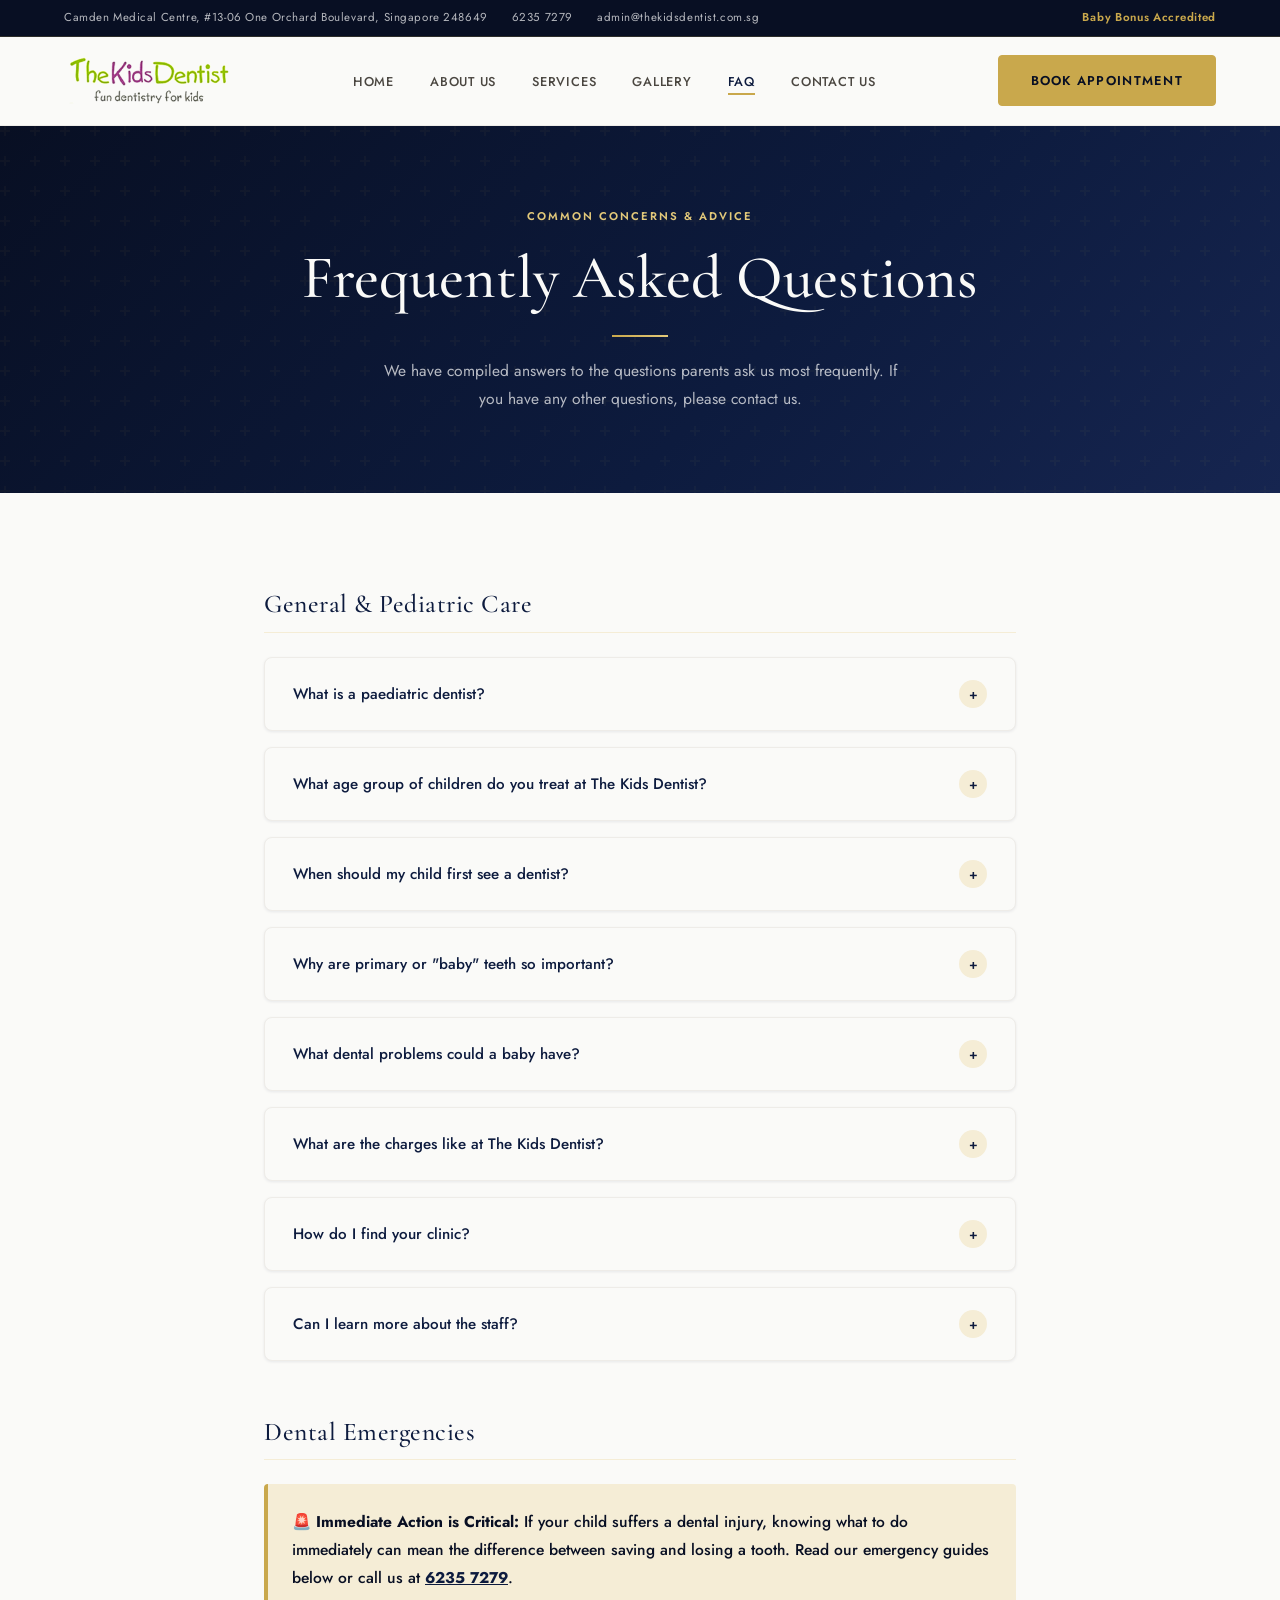
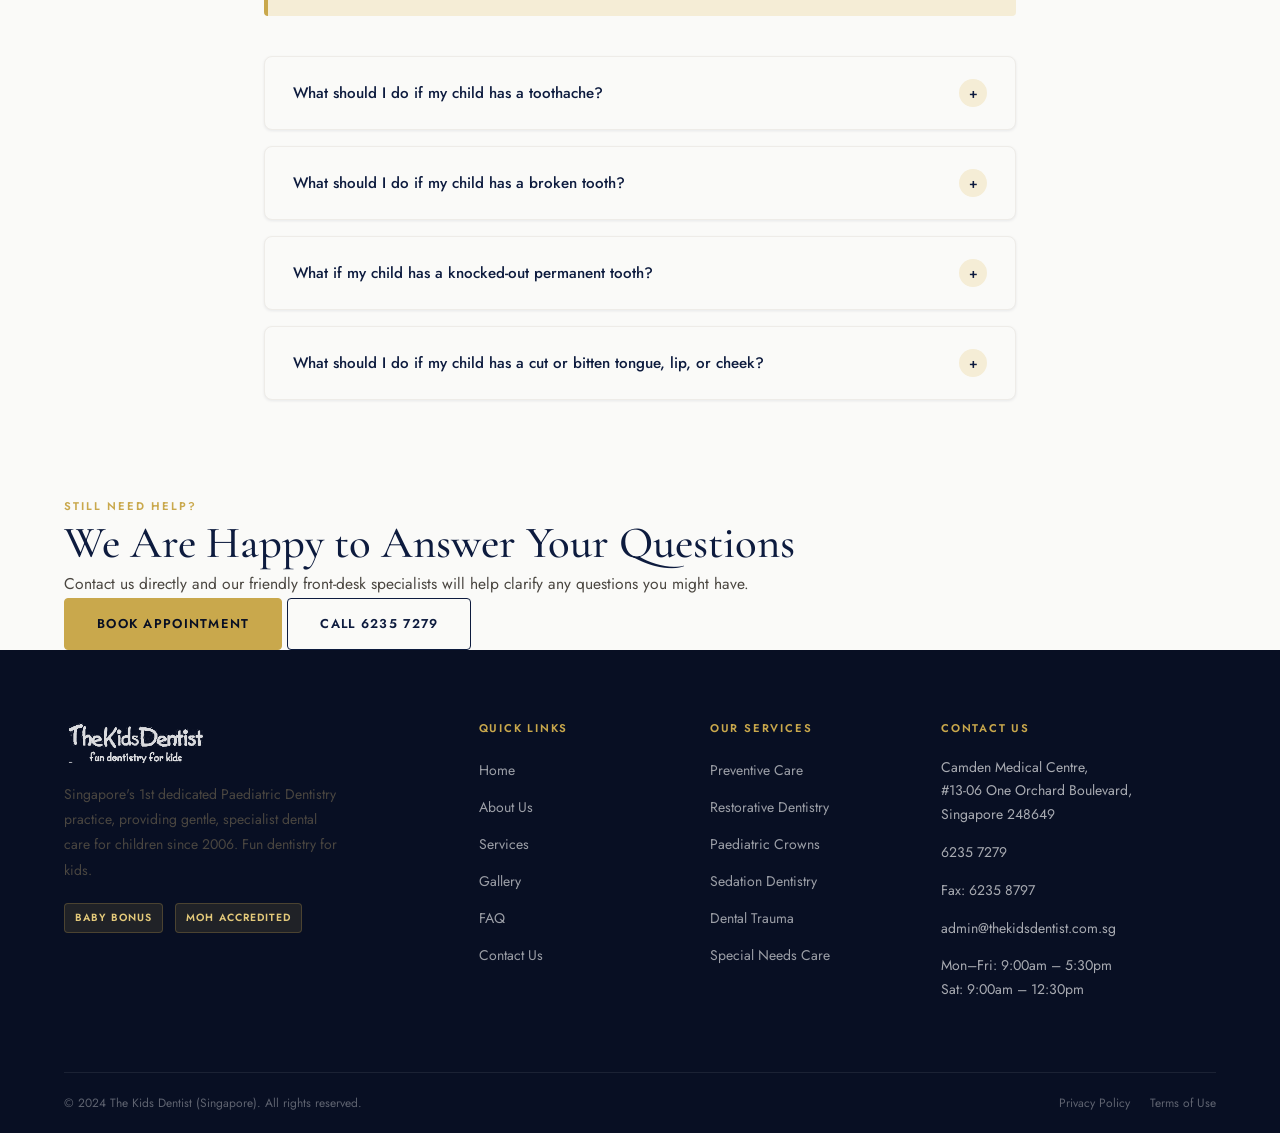
==== commit 7600bb26: "Add files via upload" ====
--- a/faq.html
+++ b/faq.html
@@ -1,568 +1,289 @@
 <!DOCTYPE html>
 <html lang="en">
 <head>
-    <meta charset="UTF-8">
-    <meta name="viewport" content="width=device-width, initial-scale=1.0">
-    <title>FAQ | The Kids Dentist Singapore</title>
-    <meta name="description" content="Frequently asked questions about pediatric dentistry, first visits, costs, and children's dental care at The Kids Dentist.">
-    <link rel="preconnect" href="https://fonts.googleapis.com">
-    <link rel="preconnect" href="https://fonts.gstatic.com" crossorigin>
-    <link href="https://fonts.googleapis.com/css2?family=DM+Sans:opsz,wght@9..40,400;9..40,500;9..40,600;9..40,700&family=Fredoka:wght@400;500;600;700&display=swap" rel="stylesheet">
-    <link rel="stylesheet" href="styles.css">
-    <style>
-        .page-hero {
-            padding: 140px 0 80px;
-            background: linear-gradient(135deg, var(--primary-light), var(--secondary-light));
-            text-align: center;
-        }
-        
-        .page-hero h1 {
-            color: var(--white);
-            margin-bottom: 16px;
-        }
-        
-        .page-hero p {
-            color: rgba(255, 255, 255, 0.95);
-            font-size: 20px;
-            max-width: 700px;
-            margin: 0 auto;
-        }
-        
-        .faq-section {
-            padding: 100px 0;
-            background: var(--white);
-        }
-        
-        .faq-container {
-            max-width: 900px;
-            margin: 0 auto;
-        }
-        
-        .faq-category {
-            margin-bottom: 60px;
-        }
-        
-        .faq-category h2 {
-            font-family: 'Fredoka', sans-serif;
-            font-size: 32px;
-            margin-bottom: 32px;
-            color: var(--text);
-            display: flex;
-            align-items: center;
-            gap: 12px;
-        }
-        
-        .faq-category-icon {
-            font-size: 36px;
-        }
-        
-        .faq-accordion-item {
-            background: var(--bg-secondary);
-            border-radius: var(--radius-md);
-            margin-bottom: 16px;
-            overflow: hidden;
-            transition: var(--transition);
-        }
-        
-        .faq-accordion-item:hover {
-            box-shadow: var(--shadow-sm);
-        }
-        
-        .faq-question {
-            padding: 24px 28px;
-            cursor: pointer;
-            display: flex;
-            justify-content: space-between;
-            align-items: center;
-            gap: 20px;
-            user-select: none;
-        }
-        
-        .faq-question h3 {
-            font-size: 18px;
-            font-weight: 600;
-            color: var(--text);
-            margin: 0;
-        }
-        
-        .faq-toggle {
-            font-size: 24px;
-            color: var(--primary);
-            transition: transform 0.3s ease;
-            flex-shrink: 0;
-        }
-        
-        .faq-accordion-item.active .faq-toggle {
-            transform: rotate(45deg);
-        }
-        
-        .faq-answer {
-            max-height: 0;
-            overflow: hidden;
-            transition: max-height 0.3s ease, padding 0.3s ease;
-        }
-        
-        .faq-accordion-item.active .faq-answer {
-            max-height: 1000px;
-            padding: 0 28px 24px 28px;
-        }
-        
-        .faq-answer p {
-            color: var(--text-light);
-            line-height: 1.8;
-            font-size: 16px;
-            margin-bottom: 16px;
-        }
-        
-        .faq-answer p:last-child {
-            margin-bottom: 0;
-        }
-        
-        .faq-answer ul {
-            margin: 16px 0;
-            padding-left: 24px;
-        }
-        
-        .faq-answer li {
-            color: var(--text-light);
-            line-height: 1.8;
-            margin-bottom: 8px;
-        }
-        
-        .faq-contact {
-            background: linear-gradient(135deg, var(--primary), var(--secondary));
-            padding: 60px 48px;
-            border-radius: var(--radius-lg);
-            text-align: center;
-            color: var(--white);
-            margin-top: 60px;
-        }
-        
-        .faq-contact h2 {
-            font-family: 'Fredoka', sans-serif;
-            font-size: 32px;
-            margin-bottom: 16px;
-            color: var(--white);
-        }
-        
-        .faq-contact p {
-            font-size: 18px;
-            margin-bottom: 32px;
-            opacity: 0.95;
-        }
-        
-        .faq-contact-buttons {
-            display: flex;
-            gap: 16px;
-            justify-content: center;
-            flex-wrap: wrap;
-        }
-        
-        @media (max-width: 768px) {
-            .faq-question {
-                padding: 20px;
-            }
-            
-            .faq-question h3 {
-                font-size: 16px;
-            }
-            
-            .faq-accordion-item.active .faq-answer {
-                padding: 0 20px 20px 20px;
-            }
-        }
-    </style>
+  <meta charset="UTF-8" />
+  <meta name="viewport" content="width=device-width, initial-scale=1.0" />
+  <title>Frequently Asked Questions | The Kids Dentist</title>
+  <meta name="description" content="Get the answers to the most frequently asked questions (FAQs) about paediatric dentistry on this page or call us at 6235-7279 for an appointment." />
+  <meta name="robots" content="index, follow" />
+  <link rel="canonical" href="https://www.thekidsdentist.com.sg/faq.html" />
+  <link rel="preconnect" href="https://fonts.googleapis.com" />
+  <link rel="preconnect" href="https://fonts.gstatic.com" crossorigin />
+  <link rel="stylesheet" href="assets/css/style.css" />
+  <link rel="stylesheet" href="assets/css/faq.css" />
 </head>
 <body>
-    <!-- Navigation -->
-    <nav class="navbar" id="navbar">
-        <div class="nav-content container">
-            <a href="index.html" class="logo">The Kids Dentist</a>
-            <ul class="nav-links" id="navLinks">
-                <li><a href="index.html">Home</a></li>
-                <li><a href="about.html">About Us</a></li>
-                <li><a href="services.html">Services</a></li>
-                <li><a href="gallery.html">Gallery</a></li>
-                <li><a href="faq.html" class="active">FAQ</a></li>
-                <li><a href="contact.html">Contact</a></li>
-            </ul>
-            <a href="tel:+6562357279" class="cta-btn">Call: 6235 7279</a>
-            <button class="mobile-toggle" id="mobileToggle">
-                <span></span>
-                <span></span>
-                <span></span>
-            </button>
-        </div>
-    </nav>
-
-    <!-- Page Hero -->
-    <section class="page-hero">
-        <div class="container">
-            <h1>Frequently Asked Questions</h1>
-            <p>Find answers to common questions about pediatric dentistry and our practice.</p>
-        </div>
-    </section>
-
-    <!-- FAQ Section -->
-    <section class="faq-section">
-        <div class="container">
-            <div class="faq-container">
-                
-                <!-- About Our Practice -->
-                <div class="faq-category">
-                    <h2><span class="faq-category-icon">🏥</span> About Our Practice</h2>
-                    
-                    <div class="faq-accordion-item">
-                        <div class="faq-question">
-                            <h3>What is a paediatric dentist?</h3>
-                            <span class="faq-toggle">+</span>
-                        </div>
-                        <div class="faq-answer">
-                            <p>A paediatric dentist is a dental specialist who has completed additional years of training beyond dental school to focus exclusively on the oral health of children from infancy through adolescence.</p>
-                            <p>This specialized training includes child psychology, growth and development, and techniques for managing children's behavior in the dental setting. Paediatric dentists are experts in treating the unique dental needs of infants, children, and teenagers, including those with special healthcare needs.</p>
-                        </div>
-                    </div>
-
-                    <div class="faq-accordion-item">
-                        <div class="faq-question">
-                            <h3>What age group of children do you treat?</h3>
-                            <span class="faq-toggle">+</span>
-                        </div>
-                        <div class="faq-answer">
-                            <p>At The Kids Dentist, we provide specialized dental care for children of all ages, from infants through adolescence (typically birth to 18 years old).</p>
-                            <p>We also have extensive experience treating children with special needs and those with complex medical conditions, regardless of age. Our team is trained to handle the unique needs of each developmental stage.</p>
-                        </div>
-                    </div>
-
-                    <div class="faq-accordion-item">
-                        <div class="faq-question">
-                            <h3>Can I learn more about your staff?</h3>
-                            <span class="faq-toggle">+</span>
-                        </div>
-                        <div class="faq-answer">
-                            <p>Absolutely! You can learn more about our specialist paediatric dentists and support staff on our About Us page.</p>
-                            <p>Our team includes Dr. Rashid Tahir (Founding President of the Society for Paediatric Dentistry Singapore) and Dr. Sylvia Koh, along with our experienced dental assistants: Seryna, Dianne, Min Yu, Joscelin, and Shasha. Each member of our team is dedicated to making your child's dental experience positive and comfortable.</p>
-                        </div>
-                    </div>
-                </div>
-
-                <!-- First Visit -->
-                <div class="faq-category">
-                    <h2><span class="faq-category-icon">🦷</span> First Dental Visit</h2>
-                    
-                    <div class="faq-accordion-item">
-                        <div class="faq-question">
-                            <h3>When should my child first see a dentist?</h3>
-                            <span class="faq-toggle">+</span>
-                        </div>
-                        <div class="faq-answer">
-                            <p>We recommend that your child's first dental visit should occur by their first birthday or within six months of their first tooth erupting, as advocated by the American Academy of Pediatric Dentistry.</p>
-                            <p>Early dental visits are crucial for several reasons:</p>
-                            <ul>
-                                <li>Establish a dental home and build familiarity with the dental environment</li>
-                                <li>Allow early detection of potential problems</li>
-                                <li>Provide parents with guidance on proper oral care for infants</li>
-                                <li>Prevent dental anxiety by creating positive early experiences</li>
-                                <li>Receive advice on teething, pacifier use, and dietary habits</li>
-                            </ul>
-                        </div>
-                    </div>
-
-                    <div class="faq-accordion-item">
-                        <div class="faq-question">
-                            <h3>How should I prepare my child for their first visit?</h3>
-                            <span class="faq-toggle">+</span>
-                        </div>
-                        <div class="faq-answer">
-                            <p>Parents play an important role in making the first dental visit a positive experience. Here are our recommendations:</p>
-                            <ul>
-                                <li><strong>Keep it positive:</strong> Tell your child the dentist will count and clean their teeth and show them how to care for their smile</li>
-                                <li><strong>Avoid negative words:</strong> Don't use words like "needle," "pain," "drill," or "hurt" as these can cause unnecessary fear</li>
-                                <li><strong>Read books:</strong> Share age-appropriate books about visiting the dentist</li>
-                                <li><strong>Stay calm:</strong> Children pick up on parental anxiety, so remain relaxed and confident</li>
-                                <li><strong>Be honest:</strong> Don't promise rewards if your child "doesn't cry" – this suggests there's something to cry about</li>
-                            </ul>
-                            <p>Our team uses child-friendly language to explain procedures in a pleasant, non-frightening way.</p>
-                        </div>
-                    </div>
-
-                    <div class="faq-accordion-item">
-                        <div class="faq-question">
-                            <h3>What happens during the first visit?</h3>
-                            <span class="faq-toggle">+</span>
-                        </div>
-                        <div class="faq-answer">
-                            <p>Your child's first visit will include:</p>
-                            <ul>
-                                <li>A complete oral examination performed by our paediatric dentists</li>
-                                <li>Assessment of tooth development and jaw growth</li>
-                                <li>Gentle cleaning if appropriate for the child's age and cooperation</li>
-                                <li>Discussion of proper oral hygiene techniques</li>
-                                <li>Guidance on nutrition, pacifier use, and habits affecting oral health</li>
-                                <li>Answers to any questions or concerns you may have</li>
-                            </ul>
-                            <p>The goal is to make your child comfortable while establishing a foundation for excellent oral health.</p>
-                        </div>
-                    </div>
-                </div>
-
-                <!-- Dental Care -->
-                <div class="faq-category">
-                    <h2><span class="faq-category-icon">✨</span> Dental Care Questions</h2>
-                    
-                    <div class="faq-accordion-item">
-                        <div class="faq-question">
-                            <h3>Why are primary (baby) teeth so important?</h3>
-                            <span class="faq-toggle">+</span>
-                        </div>
-                        <div class="faq-answer">
-                            <p>Although baby teeth are temporary, they play crucial roles in your child's development:</p>
-                            <ul>
-                                <li><strong>Nutrition:</strong> Healthy teeth are essential for proper chewing and digestion</li>
-                                <li><strong>Speech development:</strong> Teeth help children learn to speak clearly</li>
-                                <li><strong>Space maintenance:</strong> Baby teeth hold space for permanent teeth and guide them into proper position</li>
-                                <li><strong>Jaw development:</strong> Proper tooth alignment helps jaw bones develop correctly</li>
-                                <li><strong>Self-esteem:</strong> A healthy smile contributes to confidence and social development</li>
-                                <li><strong>Oral health habits:</strong> Care for baby teeth establishes good habits for life</li>
-                            </ul>
-                            <p>Premature loss of baby teeth can lead to crowding of permanent teeth and may require orthodontic treatment later.</p>
-                        </div>
-                    </div>
-
-                    <div class="faq-accordion-item">
-                        <div class="faq-question">
-                            <h3>How can I prevent cavities in my child's teeth?</h3>
-                            <span class="faq-toggle">+</span>
-                        </div>
-                        <div class="faq-answer">
-                            <p>Cavity prevention involves several key practices:</p>
-                            <ul>
-                                <li><strong>Regular brushing:</strong> Brush twice daily with fluoride toothpaste (pea-sized amount for children under 6)</li>
-                                <li><strong>Flossing:</strong> Start flossing when teeth touch each other</li>
-                                <li><strong>Healthy diet:</strong> Limit sugary snacks and drinks; choose water over juice</li>
-                                <li><strong>Regular check-ups:</strong> Visit every 6 months for professional cleaning and examination</li>
-                                <li><strong>Fluoride treatments:</strong> Professional applications strengthen tooth enamel</li>
-                                <li><strong>Dental sealants:</strong> Protective coating on back teeth prevents decay in grooves</li>
-                                <li><strong>Avoid bottle sleeping:</strong> Never put your child to bed with a bottle of milk or juice</li>
-                            </ul>
-                        </div>
-                    </div>
-
-                    <div class="faq-accordion-item">
-                        <div class="faq-question">
-                            <h3>What should I do if my child knocks out a tooth?</h3>
-                            <span class="faq-toggle">+</span>
-                        </div>
-                        <div class="faq-answer">
-                            <p>For permanent teeth (adult teeth):</p>
-                            <ul>
-                                <li>Find the tooth and handle it by the crown (top), not the root</li>
-                                <li>If dirty, gently rinse with milk or saliva (never use water or soap)</li>
-                                <li>Try to place the tooth back in the socket immediately</li>
-                                <li>If you can't replant it, keep it moist in milk or saliva</li>
-                                <li><strong>Call us immediately at 6235 7279</strong></li>
-                                <li>Seek treatment within 30 minutes for the best chance of saving the tooth</li>
-                            </ul>
-                            <p>For baby teeth:</p>
-                            <ul>
-                                <li>Do not attempt to replant baby teeth (can damage permanent tooth underneath)</li>
-                                <li>Control bleeding with clean gauze</li>
-                                <li>Call us for an evaluation</li>
-                            </ul>
-                        </div>
-                    </div>
-
-                    <div class="faq-accordion-item">
-                        <div class="faq-question">
-                            <h3>When will my child lose their baby teeth?</h3>
-                            <span class="faq-toggle">+</span>
-                        </div>
-                        <div class="faq-answer">
-                            <p>Children typically begin losing baby teeth around age 6, though this can vary. The process usually follows the same order as tooth eruption, with lower front teeth typically falling out first.</p>
-                            <p>The timeline generally follows this pattern:</p>
-                            <ul>
-                                <li>Ages 6-7: Lower and upper front teeth (incisors)</li>
-                                <li>Ages 9-11: First molars and canines</li>
-                                <li>Ages 10-12: Second molars</li>
-                            </ul>
-                            <p>Most children have all their permanent teeth (except wisdom teeth) by age 12-13. If teeth are significantly early or late, we can assess whether intervention is needed.</p>
-                        </div>
-                    </div>
-                </div>
-
-                <!-- Costs & Insurance -->
-                <div class="faq-category">
-                    <h2><span class="faq-category-icon">💰</span> Costs & Payment</h2>
-                    
-                    <div class="faq-accordion-item">
-                        <div class="faq-question">
-                            <h3>What are the charges like at The Kids Dentist?</h3>
-                            <span class="faq-toggle">+</span>
-                        </div>
-                        <div class="faq-answer">
-                            <p>As a specialist pediatric dental practice with highly trained dentists and specialized equipment, our fees reflect the advanced level of care we provide. Costs vary depending on the specific treatment needed.</p>
-                            <p>A regular check-up with our specialist pediatric dentists typically ranges from $80 to $150. More complex treatments will be discussed and quoted before proceeding. We believe in transparent pricing and will always explain costs before beginning treatment.</p>
-                            <p>Please call us at 6235 7279 for specific pricing information or to discuss payment options.</p>
-                        </div>
-                    </div>
-
-                    <div class="faq-accordion-item">
-                        <div class="faq-question">
-                            <h3>Do you accept insurance?</h3>
-                            <span class="faq-toggle">+</span>
-                        </div>
-                        <div class="faq-answer">
-                            <p>We work with most insurance providers. Please contact us with your insurance information, and we'll be happy to verify your coverage and help you understand your benefits.</p>
-                            <p>We can provide detailed receipts for you to submit to your insurance company for reimbursement.</p>
-                        </div>
-                    </div>
-                </div>
-
-                <!-- Treatment Questions -->
-                <div class="faq-category">
-                    <h2><span class="faq-category-icon">🔧</span> Treatment Questions</h2>
-                    
-                    <div class="faq-accordion-item">
-                        <div class="faq-question">
-                            <h3>Does my child need X-rays?</h3>
-                            <span class="faq-toggle">+</span>
-                        </div>
-                        <div class="faq-answer">
-                            <p>Dental X-rays are an important diagnostic tool that help us:</p>
-                            <ul>
-                                <li>Detect cavities between teeth that can't be seen visually</li>
-                                <li>Monitor the development of permanent teeth</li>
-                                <li>Assess jaw development and tooth positioning</li>
-                                <li>Identify infections or abscesses</li>
-                                <li>Plan orthodontic treatment</li>
-                            </ul>
-                            <p>We use digital X-rays that emit significantly less radiation than traditional X-rays. The amount of radiation exposure is minimal and considered very safe. We only take X-rays when clinically necessary and follow strict guidelines to minimize exposure.</p>
-                        </div>
-                    </div>
-
-                    <div class="faq-accordion-item">
-                        <div class="faq-question">
-                            <h3>What sedation options do you offer?</h3>
-                            <span class="faq-toggle">+</span>
-                        </div>
-                        <div class="faq-answer">
-                            <p>We offer several sedation options to ensure your child's comfort:</p>
-                            <ul>
-                                <li><strong>Nitrous Oxide (Laughing Gas):</strong> Mild sedative that helps children relax while remaining conscious. Effects wear off quickly after treatment.</li>
-                                <li><strong>Oral Sedation:</strong> Medication given by mouth before the appointment to reduce anxiety and increase cooperation.</li>
-                                <li><strong>General Anesthesia (GA):</strong> Complete sedation in a hospital setting for children requiring extensive treatment or those with severe anxiety or special needs.</li>
-                            </ul>
-                            <p>Our dentists will discuss which option is most appropriate for your child's needs and answer all your questions about safety and procedures.</p>
-                        </div>
-                    </div>
-
-                    <div class="faq-accordion-item">
-                        <div class="faq-question">
-                            <h3>My child is afraid of the dentist. Can you help?</h3>
-                            <span class="faq-toggle">+</span>
-                        </div>
-                        <div class="faq-answer">
-                            <p>Absolutely! Managing dental anxiety is one of our specialties. As pediatric dentists, we're trained in child psychology and behavior management techniques.</p>
-                            <p>We help anxious children through:</p>
-                            <ul>
-                                <li>Creating a warm, welcoming, child-friendly environment</li>
-                                <li>Using age-appropriate language to explain procedures</li>
-                                <li>Building trust gradually – we never force treatment</li>
-                                <li>Positive reinforcement and encouragement</li>
-                                <li>Distraction techniques and comfort measures</li>
-                                <li>Sedation options when appropriate</li>
-                                <li>Parent coaching to avoid anxiety-inducing language</li>
-                            </ul>
-                            <p>Many children who were initially fearful become enthusiastic about dental visits after experiencing our gentle, patient approach.</p>
-                        </div>
-                    </div>
-                </div>
-
-                <!-- Contact Box -->
-                <div class="faq-contact">
-                    <h2>Still Have Questions?</h2>
-                    <p>We're here to help! Contact our friendly team for personalized answers to your questions.</p>
-                    <div class="faq-contact-buttons">
-                        <a href="tel:+6562357279" class="btn-white">
-                            <span class="btn-icon">📞</span>
-                            Call: 6235 7279
-                        </a>
-                        <a href="contact.html" class="btn-outline-white">Send Us a Message</a>
-                    </div>
-                </div>
-
-            </div>
-        </div>
-    </section>
-
-    <!-- Footer -->
-    <footer class="footer">
-        <div class="container">
-            <div class="footer-content">
-                <div class="footer-brand">
-                    <h3>The Kids Dentist</h3>
-                    <p>
-                        Singapore's first dedicated pediatric dentistry practice since 2006. 
-                        Specialist care for infants, children, and adolescents.
-                    </p>
-                    <div class="footer-motto">
-                        <span class="motto-icon">✨</span>
-                        <span class="motto-text">Fun dentistry for kids</span>
-                    </div>
-                </div>
-                <div class="footer-section">
-                    <h4>Quick Links</h4>
-                    <ul class="footer-links">
-                        <li><a href="index.html">Home</a></li>
-                        <li><a href="about.html">About Us</a></li>
-                        <li><a href="services.html">Services</a></li>
-                        <li><a href="gallery.html">Gallery</a></li>
-                        <li><a href="faq.html">FAQ</a></li>
-                        <li><a href="contact.html">Contact</a></li>
-                    </ul>
-                </div>
-                <div class="footer-section">
-                    <h4>Our Services</h4>
-                    <ul class="footer-links">
-                        <li><a href="services.html#preventive">Preventive Care</a></li>
-                        <li><a href="services.html#restorative">Restorative Treatment</a></li>
-                        <li><a href="services.html#sedation">Sedation Options</a></li>
-                        <li><a href="services.html#orthodontics">Orthodontics</a></li>
-                        <li><a href="services.html#specialneeds">Special Needs Care</a></li>
-                        <li><a href="services.html#emergency">Emergency Care</a></li>
-                    </ul>
-                </div>
-                <div class="footer-section">
-                    <h4>Contact Info</h4>
-                    <ul class="footer-links">
-                        <li>
-                            <strong>Location:</strong><br>
-                            Camden Medical Centre #13-06<br>
-                            1 Orchard Boulevard<br>
-                            Singapore 248649
-                        </li>
-                        <li>
-                            <strong>Phone:</strong><br>
-                            <a href="tel:+6562357279">6235 7279</a>
-                        </li>
-                        <li>
-                            <strong>Hours:</strong><br>
-                            Mon-Fri: 9am - 5pm<br>
-                            Sat: 9am - 12:30pm<br>
-                            Sun: Closed
-                        </li>
-                    </ul>
-                </div>
-            </div>
-            <div class="footer-bottom">
-                <p>&copy; 2026 The Kids Dentist. All rights reserved.</p>
-                <div class="footer-credits">
-                    <span>Website by [Your Agency Name]</span>
-                </div>
-            </div>
-        </div>
-    </footer>
-
-    <script src="script.js"></script>
+
+  <!-- ══ TOP BAR ══ -->
+  <div class="top-bar">
+    <div class="container">
+      <div class="top-bar-info">
+        <span>Camden Medical Centre, #13-06 One Orchard Boulevard, Singapore 248649</span>
+        <a href="tel:62357279">6235 7279</a>
+        <a href="mailto:admin@thekidsdentist.com.sg">admin@thekidsdentist.com.sg</a>
+      </div>
+      <span style="color:var(--gold);font-weight:600;letter-spacing:0.06em;">Baby Bonus Accredited </span>
+    </div>
+  </div>
+
+  <!-- ══ NAVIGATION ══ -->
+  <nav class="navbar" role="navigation" aria-label="Main navigation">
+    <div class="container">
+      <a href="index.html" class="logo" aria-label="The Kids Dentist Home">
+        <img src="assets/images/logo.png" alt="The Kids Dentist logo" style="height:52px;width:auto;" />
+      </a>
+      <ul class="nav-links" role="list">
+        <li><a href="index.html">Home</a></li>
+        <li><a href="aboutus.html">About Us</a></li>
+        <li><a href="services.html">Services</a></li>
+        <li><a href="gallery.html">Gallery</a></li>
+        <li><a href="faq.html" class="active">FAQ</a></li>
+        <li><a href="contactus.html">Contact Us</a></li>
+      </ul>
+      <div class="nav-cta">
+        <a href="contactus.html" class="btn btn-primary" id="nav-book-btn">Book Appointment</a>
+      </div>
+      <button class="nav-toggle" id="nav-toggle" aria-label="Toggle mobile menu" aria-expanded="false">
+        <span></span><span></span><span></span>
+      </button>
+    </div>
+  </nav>
+
+  <!-- ══ PAGE HERO ══ -->
+  <section class="page-hero" aria-labelledby="faq-hero-heading">
+    <div class="container">
+      <p class="eyebrow reveal">Common Concerns &amp; Advice</p>
+      <h1 id="faq-hero-heading" class="reveal">Frequently Asked Questions</h1>
+      <div class="gold-rule reveal" aria-hidden="true"></div>
+      <p class="reveal" style="margin-top:16px;">We have compiled answers to the questions parents ask us most frequently. If you have any other questions, please contact us.</p>
+    </div>
+  </section>
+
+  <!-- ══ FAQ CONTENT ══ -->
+  <section class="faq-page-section" aria-labelledby="faq-content-heading">
+    <div class="container" style="max-width:800px;">
+      <h2 id="faq-content-heading" style="display:none;">FAQ Content</h2>
+
+      <!-- General & Care Category -->
+      <div class="faq-category reveal">
+        <h2 class="faq-category-title">General &amp; Pediatric Care</h2>
+        <div class="faq-list">
+
+          <!-- Q1 -->
+          <div class="faq-item">
+            <button class="faq-question" aria-expanded="false">
+              What is a paediatric dentist?
+              <span class="faq-icon" aria-hidden="true">+</span>
+            </button>
+            <div class="faq-answer">
+              <p>Paediatric dentists are specialists who only treat children, acting as the paediatricians of dentistry. A paediatric dentist has completed additional postgraduate training dedicated to child behavior, facial growth, and children's specific dental needs, including those with special health care needs.</p>
+            </div>
+          </div>
+
+          <!-- Q2 -->
+          <div class="faq-item">
+            <button class="faq-question" aria-expanded="false">
+              What age group of children do you treat at The Kids Dentist?
+              <span class="faq-icon" aria-hidden="true">+</span>
+            </button>
+            <div class="faq-answer">
+              <p>We provide comprehensive oral health care solely for infants, children, and adolescents from birth up to 18 years of age.</p>
+            </div>
+          </div>
+
+          <!-- Q3 -->
+          <div class="faq-item">
+            <button class="faq-question" aria-expanded="false">
+              When should my child first see a dentist?
+              <span class="faq-icon" aria-hidden="true">+</span>
+            </button>
+            <div class="faq-answer">
+              <p>The Kids Dentist, in alignment with the American Academy of Pediatric Dentistry and the American Academy of Pediatrics, recommends that a child visits the dentist by his/her 1st birthday. This helps establish a positive dental relationship early and prevents potential tooth decay.</p>
+            </div>
+          </div>
+
+          <!-- Q4 -->
+          <div class="faq-item">
+            <button class="faq-question" aria-expanded="false">
+              Why are primary or "baby" teeth so important?
+              <span class="faq-icon" aria-hidden="true">+</span>
+            </button>
+            <div class="faq-answer">
+              <p>Primary teeth are essential for: (1) proper chewing and eating, (2) providing space and guiding permanent teeth into the correct position, (3) normal development of the jaw bones and muscles, and (4) speech development. Front baby teeth last until 6–7 years of age, while back baby molars are not replaced until ages 10–13.</p>
+            </div>
+          </div>
+
+          <!-- Q5 -->
+          <div class="faq-item">
+            <button class="faq-question" aria-expanded="false">
+              What dental problems could a baby have?
+              <span class="faq-icon" aria-hidden="true">+</span>
+            </button>
+            <div class="faq-answer">
+              <p>A primary concern is nursing or baby bottle tooth decay. A baby risks severe decay when nursing continuously from a bottle of milk formula, breastmilk, or juice during naps or overnight. Early dental visits allow our specialists to counsel parents on preventing these dental problems.</p>
+            </div>
+          </div>
+
+          <!-- Q6 -->
+          <div class="faq-item">
+            <button class="faq-question" aria-expanded="false">
+              What are the charges like at The Kids Dentist?
+              <span class="faq-icon" aria-hidden="true">+</span>
+            </button>
+            <div class="faq-answer">
+              <p>Our consultation charges range from S$90 to S$110. Scaling and polishing charges start from S$75, and fillings range from S$120 to S$160. We use only tooth-colored fillings that are mercury-free and completely safe for your child.</p>
+            </div>
+          </div>
+
+          <!-- Q7 -->
+          <div class="faq-item">
+            <button class="faq-question" aria-expanded="false">
+              How do I find your clinic?
+              <span class="faq-icon" aria-hidden="true">+</span>
+            </button>
+            <div class="faq-answer">
+              <p>We are located at Camden Medical Centre, #13-06, One Orchard Boulevard, Singapore 248649. Detailed directions, parking info, and details about the complimentary shuttle bus from Orchard Boulevard MRT can be found on our <a href="contactus.html">Contact Us</a> page.</p>
+            </div>
+          </div>
+
+          <!-- Q8 -->
+          <div class="faq-item">
+            <button class="faq-question" aria-expanded="false">
+              Can I learn more about the staff?
+              <span class="faq-icon" aria-hidden="true">+</span>
+            </button>
+            <div class="faq-answer">
+              <p>Yes, photographs and detailed biographies of our specialist dentists and dental assistant staff are available on our <a href="aboutus.html">About Us</a> page.</p>
+            </div>
+          </div>
+
+        </div>
+      </div>
+
+      <!-- Dental Emergencies Category -->
+      <div class="faq-category reveal">
+        <h2 class="faq-category-title">Dental Emergencies</h2>
+        <div class="faq-list">
+
+          <div class="emergency-intro">
+            <p><strong>🚨 Immediate Action is Critical:</strong> If your child suffers a dental injury, knowing what to do immediately can mean the difference between saving and losing a tooth. Read our emergency guides below or call us at <a href="tel:62357279" style="font-weight:700;text-decoration:underline;color:var(--navy);">6235 7279</a>.</p>
+          </div>
+
+          <!-- Q9 -->
+          <div class="faq-item">
+            <button class="faq-question" aria-expanded="false">
+              What should I do if my child has a toothache?
+              <span class="faq-icon" aria-hidden="true">+</span>
+            </button>
+            <div class="faq-answer">
+              <p>Clean around the painful tooth thoroughly. Rinse the mouth with warm salt water to displace any trapped food. Do NOT put aspirin or pain medications directly on the aching tooth or gums. If there is facial swelling, apply a cold compress. For temporary pain relief, paracetamol (e.g., Panadol syrup) can be given. Contact a dentist as soon as possible.</p>
+            </div>
+          </div>
+
+          <!-- Q10 -->
+          <div class="faq-item">
+            <button class="faq-question" aria-expanded="false">
+              What should I do if my child has a broken tooth?
+              <span class="faq-icon" aria-hidden="true">+</span>
+            </button>
+            <div class="faq-answer">
+              <p>Rinse the injured area immediately with warm water. Apply a cold compress to the face over the area of injury to minimize swelling. If you can find the broken tooth fragments, recover them and bring them with you. Get immediate dental attention.</p>
+            </div>
+          </div>
+
+          <!-- Q11 -->
+          <div class="faq-item">
+            <button class="faq-question" aria-expanded="false">
+              What if my child has a knocked-out permanent tooth?
+              <span class="faq-icon" aria-hidden="true">+</span>
+            </button>
+            <div class="faq-answer">
+              <p><strong>Time is critical:</strong> Recover the tooth, holding it by the crown (the chewing surface) and NOT the root. Rinse it gently without scrubbing or handling it excessively. Reinsert the tooth into the socket immediately and have your child bite on a clean gauze or cloth to hold it. If you cannot reinsert it, place it in a cup of fresh cold milk or saliva. See a dentist <strong>IMMEDIATELY</strong> — ideally within 60 minutes.</p>
+            </div>
+          </div>
+
+          <!-- Q12 -->
+          <div class="faq-item">
+            <button class="faq-question" aria-expanded="false">
+              What should I do if my child has a cut or bitten tongue, lip, or cheek?
+              <span class="faq-icon" aria-hidden="true">+</span>
+            </button>
+            <div class="faq-answer">
+              <p>Apply ice to any bruised or swollen areas. If there is bleeding, apply firm but gentle pressure with a clean cloth or gauze. If the bleeding does not stop after 15 minutes of direct pressure, or if it is severe, go to the nearest emergency medical center.</p>
+            </div>
+          </div>
+
+        </div>
+      </div>
+
+    </div>
+  </section>
+
+  <!-- ══ CTA ══ -->
+  <section class="cta-section" aria-labelledby="faq-cta-heading">
+    <div class="container">
+      <p class="eyebrow reveal">Still Need Help?</p>
+      <h2 id="faq-cta-heading" class="reveal">We Are Happy to Answer Your Questions</h2>
+      <p class="reveal">Contact us directly and our friendly front-desk specialists will help clarify any questions you might have.</p>
+      <div class="cta-actions reveal">
+        <a href="contactus.html" class="btn btn-primary" id="faq-cta-book-btn">Book Appointment</a>
+        <a href="tel:62357279" class="btn btn-outline" id="faq-cta-call-btn">Call 6235 7279</a>
+      </div>
+    </div>
+  </section>
+
+  <!-- ══ FOOTER ══ -->
+  <footer class="footer" role="contentinfo">
+    <div class="container">
+      <div class="footer-grid">
+        <div class="footer-brand">
+          <div class="logo" style="margin-bottom:16px;">
+            <img src="assets/images/logo.png" alt="The Kids Dentist" style="height:44px;width:auto;filter:brightness(0) invert(1);opacity:0.85;" />
+          </div>
+          <p>Singapore's 1st dedicated Paediatric Dentistry practice, providing gentle, specialist dental care for children since 2006. Fun dentistry for kids.</p>
+          <div class="footer-badges" style="margin-top:20px;">
+            <span class="footer-badge">Baby Bonus</span>
+            <span class="footer-badge">MOH Accredited</span>
+          </div>
+        </div>
+        <div class="footer-col">
+          <h5>Quick Links</h5>
+          <ul role="list">
+            <li><a href="index.html">Home</a></li>
+            <li><a href="aboutus.html">About Us</a></li>
+            <li><a href="services.html">Services</a></li>
+            <li><a href="gallery.html">Gallery</a></li>
+            <li><a href="faq.html">FAQ</a></li>
+            <li><a href="contactus.html">Contact Us</a></li>
+          </ul>
+        </div>
+        <div class="footer-col">
+          <h5>Our Services</h5>
+          <ul role="list">
+            <li><a href="services.html">Preventive Care</a></li>
+            <li><a href="services.html">Restorative Dentistry</a></li>
+            <li><a href="services.html">Paediatric Crowns</a></li>
+            <li><a href="services.html">Sedation Dentistry</a></li>
+            <li><a href="services.html">Dental Trauma</a></li>
+            <li><a href="services.html">Special Needs Care</a></li>
+          </ul>
+        </div>
+        <div class="footer-col">
+          <h5>Contact Us</h5>
+          <div class="footer-contact-item"><span>Camden Medical Centre,<br />#13-06 One Orchard Boulevard,<br />Singapore 248649</span></div>
+          <div class="footer-contact-item"><a href="tel:62357279">6235 7279</a></div>
+          <div class="footer-contact-item"><span>Fax: 6235 8797</span></div>
+          <div class="footer-contact-item"><a href="mailto:admin@thekidsdentist.com.sg">admin@thekidsdentist.com.sg</a></div>
+          <div class="footer-contact-item" style="margin-top:8px;"><span>Mon–Fri: 9:00am – 5:30pm<br />Sat: 9:00am – 12:30pm</span></div>
+        </div>
+      </div>
+      <div class="footer-bottom">
+        <span>© 2024 The Kids Dentist (Singapore). All rights reserved.</span>
+        <div style="display:flex;gap:20px;"><a href="#">Privacy Policy</a><a href="#">Terms of Use</a></div>
+      </div>
+    </div>
+  </footer>
+
+  <script src="assets/js/main.js"></script>
 </body>
 </html>
--- a/assets/css/style.css
+++ b/assets/css/style.css
@@ -0,0 +1,480 @@
+/* ===================================================
+   THE KIDS DENTIST — QUIET LUXURY DESIGN SYSTEM
+   Palette: Navy Blue · Crisp White · Soft Gold
+   =================================================== */
+
+@import url('https://fonts.googleapis.com/css2?family=Cormorant+Garamond:ital,wght@0,300;0,400;0,500;0,600;1,300;1,400&family=Jost:wght@300;400;500;600&display=swap');
+
+/* ─── CSS Custom Properties ─── */
+:root {
+  --navy:        #0D1B3E;
+  --navy-light:  #162550;
+  --navy-dark:   #080F23;
+  --gold:        #C9A84C;
+  --gold-light:  #E3C97A;
+  --gold-pale:   #F5EDD6;
+  --white:       #FAFAF8;
+  --off-white:   #F2EFE9;
+  --gray-50:     #F8F7F5;
+  --gray-100:    #EEECE8;
+  --gray-300:    #C4BFB5;
+  --gray-500:    #8A8378;
+  --gray-700:    #4A4640;
+  --text-dark:   #1A1714;
+  --text-mid:    #4A4640;
+  --text-light:  #8A8378;
+
+  --font-serif:  'Cormorant Garamond', Georgia, serif;
+  --font-sans:   'Jost', system-ui, sans-serif;
+
+  --radius-sm:   4px;
+  --radius-md:   8px;
+  --radius-lg:   16px;
+  --radius-xl:   24px;
+
+  --shadow-sm:   0 1px 3px rgba(13,27,62,0.08);
+  --shadow-md:   0 4px 16px rgba(13,27,62,0.10);
+  --shadow-lg:   0 12px 40px rgba(13,27,62,0.14);
+
+  --transition:  all 0.3s cubic-bezier(0.4, 0, 0.2, 1);
+  --max-width:   1200px;
+  --section-gap: 96px;
+}
+
+/* ─── Reset & Base ─── */
+*, *::before, *::after { box-sizing: border-box; margin: 0; padding: 0; }
+
+html { scroll-behavior: smooth; font-size: 16px; }
+
+body {
+  font-family: var(--font-sans);
+  background: var(--white);
+  color: var(--text-dark);
+  line-height: 1.7;
+  -webkit-font-smoothing: antialiased;
+}
+
+img { display: block; max-width: 100%; height: auto; }
+a  { color: inherit; text-decoration: none; }
+ul { list-style: none; }
+
+/* ─── Typography ─── */
+h1, h2, h3, h4, h5 {
+  font-family: var(--font-serif);
+  font-weight: 500;
+  line-height: 1.2;
+  color: var(--navy);
+}
+h1 { font-size: clamp(2.4rem, 5vw, 3.8rem); }
+h2 { font-size: clamp(1.8rem, 3.5vw, 2.8rem); }
+h3 { font-size: clamp(1.3rem, 2vw, 1.7rem); }
+h4 { font-size: 1.15rem; font-weight: 600; font-family: var(--font-sans); letter-spacing: 0.02em; }
+
+p { color: var(--text-mid); font-size: 0.975rem; line-height: 1.8; }
+
+.eyebrow {
+  font-family: var(--font-sans);
+  font-size: 0.7rem;
+  font-weight: 600;
+  letter-spacing: 0.18em;
+  text-transform: uppercase;
+  color: var(--gold);
+}
+
+/* ─── Layout Utilities ─── */
+.container {
+  max-width: var(--max-width);
+  margin: 0 auto;
+  padding: 0 24px;
+}
+
+.section { padding: var(--section-gap) 0; }
+.section--alt { background: var(--off-white); }
+.section--navy { background: var(--navy); color: var(--white); }
+.section--gold-pale { background: var(--gold-pale); }
+
+.grid-2 { display: grid; grid-template-columns: repeat(2, 1fr); gap: 32px; }
+.grid-3 { display: grid; grid-template-columns: repeat(3, 1fr); gap: 28px; }
+.grid-4 { display: grid; grid-template-columns: repeat(4, 1fr); gap: 24px; }
+
+.text-center { text-align: center; }
+.flex-center { display: flex; align-items: center; justify-content: center; }
+.flex-between { display: flex; align-items: center; justify-content: space-between; }
+
+.section-header { margin-bottom: 56px; }
+.section-header .eyebrow { margin-bottom: 12px; }
+.section-header h2 { margin-bottom: 16px; }
+.section-header p { max-width: 560px; margin: 0 auto; }
+
+/* ─── Buttons ─── */
+.btn {
+  display: inline-flex;
+  align-items: center;
+  gap: 8px;
+  padding: 14px 32px;
+  border-radius: var(--radius-sm);
+  font-family: var(--font-sans);
+  font-size: 0.8rem;
+  font-weight: 600;
+  letter-spacing: 0.1em;
+  text-transform: uppercase;
+  cursor: pointer;
+  border: 1.5px solid transparent;
+  transition: var(--transition);
+}
+
+.btn-primary {
+  background: var(--gold);
+  color: var(--navy-dark);
+  border-color: var(--gold);
+}
+.btn-primary:hover {
+  background: var(--gold-light);
+  border-color: var(--gold-light);
+  box-shadow: 0 6px 20px rgba(201,168,76,0.35);
+  transform: translateY(-1px);
+}
+
+.btn-outline {
+  background: transparent;
+  color: var(--navy);
+  border-color: var(--navy);
+}
+.btn-outline:hover {
+  background: var(--navy);
+  color: var(--white);
+  transform: translateY(-1px);
+}
+
+.btn-outline-white {
+  background: transparent;
+  color: var(--white);
+  border-color: rgba(255,255,255,0.5);
+}
+.btn-outline-white:hover {
+  background: rgba(255,255,255,0.1);
+  border-color: var(--white);
+}
+
+/* ─── Gold Divider ─── */
+.gold-rule {
+  width: 56px;
+  height: 2px;
+  background: linear-gradient(90deg, var(--gold), var(--gold-light));
+  margin: 20px auto 0;
+}
+.gold-rule--left { margin-left: 0; }
+
+/* ─── Top Bar ─── */
+.top-bar {
+  background: var(--navy-dark);
+  color: rgba(255,255,255,0.7);
+  font-size: 0.72rem;
+  letter-spacing: 0.05em;
+  padding: 8px 0;
+  border-bottom: 1px solid rgba(201,168,76,0.2);
+}
+.top-bar .container {
+  display: flex;
+  align-items: center;
+  justify-content: space-between;
+  flex-wrap: wrap;
+  gap: 8px;
+}
+.top-bar-info {
+  display: flex;
+  align-items: center;
+  gap: 24px;
+  flex-wrap: wrap;
+}
+.top-bar-info a { transition: color 0.2s; }
+.top-bar-info a:hover { color: var(--gold-light); }
+.top-bar-info .icon { color: var(--gold); margin-right: 5px; }
+
+/* ─── Navigation ─── */
+.navbar {
+  position: sticky;
+  top: 0;
+  z-index: 1000;
+  background: var(--white);
+  border-bottom: 1px solid var(--gray-100);
+  box-shadow: var(--shadow-sm);
+  transition: box-shadow 0.3s;
+}
+.navbar.scrolled { box-shadow: var(--shadow-md); }
+
+.navbar .container {
+  display: flex;
+  align-items: center;
+  justify-content: space-between;
+  padding-top: 18px;
+  padding-bottom: 18px;
+  gap: 24px;
+}
+
+.logo {
+  display: flex;
+  align-items: center;
+  gap: 12px;
+  flex-shrink: 0;
+}
+.logo-icon {
+  width: 48px;
+  height: 48px;
+  background: var(--navy);
+  border-radius: 50%;
+  display: flex;
+  align-items: center;
+  justify-content: center;
+  font-size: 22px;
+}
+.logo-text { line-height: 1.15; }
+.logo-text strong {
+  display: block;
+  font-family: var(--font-serif);
+  font-size: 1.3rem;
+  font-weight: 600;
+  color: var(--navy);
+}
+.logo-text span {
+  font-size: 0.68rem;
+  letter-spacing: 0.12em;
+  text-transform: uppercase;
+  color: var(--gold);
+  font-weight: 500;
+}
+
+.nav-links {
+  display: flex;
+  align-items: center;
+  gap: 4px;
+}
+.nav-links a {
+  padding: 8px 16px;
+  font-size: 0.8rem;
+  font-weight: 500;
+  letter-spacing: 0.06em;
+  text-transform: uppercase;
+  color: var(--text-mid);
+  border-radius: var(--radius-sm);
+  transition: var(--transition);
+  position: relative;
+}
+.nav-links a::after {
+  content: '';
+  position: absolute;
+  bottom: 4px;
+  left: 16px;
+  right: 16px;
+  height: 1.5px;
+  background: var(--gold);
+  transform: scaleX(0);
+  transition: transform 0.3s;
+}
+.nav-links a:hover, .nav-links a.active {
+  color: var(--navy);
+}
+.nav-links a:hover::after, .nav-links a.active::after {
+  transform: scaleX(1);
+}
+
+.nav-cta {
+  display: flex;
+  align-items: center;
+  gap: 12px;
+  flex-shrink: 0;
+}
+
+/* Hamburger */
+.nav-toggle {
+  display: none;
+  flex-direction: column;
+  gap: 5px;
+  cursor: pointer;
+  padding: 4px;
+  background: none;
+  border: none;
+}
+.nav-toggle span {
+  width: 24px;
+  height: 1.5px;
+  background: var(--navy);
+  transition: var(--transition);
+}
+
+/* ─── Page Hero ─── */
+.page-hero {
+  background: linear-gradient(135deg, var(--navy-dark) 0%, var(--navy) 60%, var(--navy-light) 100%);
+  padding: 80px 0;
+  text-align: center;
+  position: relative;
+  overflow: hidden;
+}
+.page-hero::before {
+  content: '';
+  position: absolute;
+  inset: 0;
+  background: url("data:image/svg+xml,%3Csvg width='60' height='60' viewBox='0 0 60 60' xmlns='http://www.w3.org/2000/svg'%3E%3Cg fill='none' fill-rule='evenodd'%3E%3Cg fill='%23C9A84C' fill-opacity='0.04'%3E%3Cpath d='M36 34v-4h-2v4h-4v2h4v4h2v-4h4v-2h-4zm0-30V0h-2v4h-4v2h4v4h2V6h4V4h-4zM6 34v-4H4v4H0v2h4v4h2v-4h4v-2H6zM6 4V0H4v4H0v2h4v4h2V6h4V4H6z'/%3E%3C/g%3E%3C/g%3E%3C/svg%3E");
+}
+.page-hero .eyebrow { color: var(--gold-light); margin-bottom: 16px; }
+.page-hero h1 { color: var(--white); margin-bottom: 16px; }
+.page-hero p { color: rgba(255,255,255,0.7); max-width: 520px; margin: 0 auto; }
+.page-hero .gold-rule { margin: 20px auto; }
+
+/* ─── Placeholder Images ─── */
+.img-placeholder {
+  background: linear-gradient(135deg, var(--gray-100) 0%, var(--gray-50) 100%);
+  display: flex;
+  flex-direction: column;
+  align-items: center;
+  justify-content: center;
+  gap: 10px;
+  color: var(--gray-300);
+  font-size: 0.75rem;
+  font-weight: 500;
+  letter-spacing: 0.08em;
+  text-transform: uppercase;
+  border: 1px dashed var(--gray-300);
+  border-radius: var(--radius-md);
+  overflow: hidden;
+}
+.img-placeholder .ph-icon { font-size: 2rem; opacity: 0.4; }
+
+/* ─── Cards ─── */
+.card {
+  background: var(--white);
+  border-radius: var(--radius-lg);
+  box-shadow: var(--shadow-sm);
+  overflow: hidden;
+  transition: var(--transition);
+  border: 1px solid var(--gray-100);
+}
+.card:hover {
+  box-shadow: var(--shadow-md);
+  transform: translateY(-4px);
+}
+.card-body { padding: 28px; }
+
+/* ─── Footer ─── */
+.footer {
+  background: var(--navy-dark);
+  color: rgba(255,255,255,0.65);
+  padding: 72px 0 0;
+}
+.footer-grid {
+  display: grid;
+  grid-template-columns: 2fr 1fr 1fr 1.5fr;
+  gap: 48px;
+  padding-bottom: 56px;
+  border-bottom: 1px solid rgba(255,255,255,0.08);
+}
+.footer-brand .logo-text strong { color: var(--white); }
+.footer-brand p { margin-top: 16px; font-size: 0.875rem; line-height: 1.8; max-width: 280px; }
+
+.footer-col h5 {
+  font-family: var(--font-sans);
+  font-size: 0.7rem;
+  font-weight: 600;
+  letter-spacing: 0.16em;
+  text-transform: uppercase;
+  color: var(--gold);
+  margin-bottom: 20px;
+}
+.footer-col ul li { margin-bottom: 10px; }
+.footer-col ul li a {
+  font-size: 0.875rem;
+  color: rgba(255,255,255,0.6);
+  transition: color 0.2s;
+}
+.footer-col ul li a:hover { color: var(--gold-light); }
+
+.footer-contact-item {
+  display: flex;
+  align-items: flex-start;
+  gap: 10px;
+  margin-bottom: 14px;
+  font-size: 0.875rem;
+}
+.footer-contact-item .icon { color: var(--gold); font-size: 0.9rem; margin-top: 2px; flex-shrink: 0; }
+
+.footer-bottom {
+  display: flex;
+  align-items: center;
+  justify-content: space-between;
+  padding: 20px 0;
+  font-size: 0.75rem;
+  color: rgba(255,255,255,0.35);
+  flex-wrap: wrap;
+  gap: 12px;
+}
+.footer-bottom a { color: rgba(255,255,255,0.35); transition: color 0.2s; }
+.footer-bottom a:hover { color: var(--gold-light); }
+
+.footer-badges {
+  display: flex;
+  align-items: center;
+  gap: 12px;
+}
+.footer-badge {
+  background: rgba(201,168,76,0.12);
+  border: 1px solid rgba(201,168,76,0.25);
+  color: var(--gold-light);
+  font-size: 0.65rem;
+  font-weight: 600;
+  letter-spacing: 0.1em;
+  text-transform: uppercase;
+  padding: 5px 10px;
+  border-radius: var(--radius-sm);
+}
+
+/* ─── Scroll-reveal animation ─── */
+.reveal {
+  opacity: 0;
+  transform: translateY(24px);
+  transition: opacity 0.6s ease, transform 0.6s ease;
+}
+.reveal.visible {
+  opacity: 1;
+  transform: translateY(0);
+}
+.reveal-delay-1 { transition-delay: 0.1s; }
+.reveal-delay-2 { transition-delay: 0.2s; }
+.reveal-delay-3 { transition-delay: 0.3s; }
+.reveal-delay-4 { transition-delay: 0.4s; }
+
+/* ─── Responsive ─── */
+@media (max-width: 1024px) {
+  .grid-4 { grid-template-columns: repeat(2, 1fr); }
+  .footer-grid { grid-template-columns: 1fr 1fr; gap: 36px; }
+}
+
+@media (max-width: 768px) {
+  :root { --section-gap: 64px; }
+
+  .top-bar .container { justify-content: center; }
+
+  .nav-links, .nav-cta .btn { display: none; }
+  .nav-toggle { display: flex; }
+
+  .nav-links.open {
+    display: flex;
+    flex-direction: column;
+    position: fixed;
+    top: 0; right: 0; bottom: 0;
+    width: 280px;
+    background: var(--white);
+    padding: 80px 32px 32px;
+    box-shadow: var(--shadow-lg);
+    z-index: 999;
+    gap: 4px;
+  }
+  .nav-links.open a { padding: 12px 0; font-size: 0.95rem; }
+
+  .grid-2, .grid-3, .grid-4 { grid-template-columns: 1fr; }
+  .footer-grid { grid-template-columns: 1fr; gap: 32px; }
+}
+
+@media (max-width: 480px) {
+  .container { padding: 0 16px; }
+  .btn { padding: 12px 24px; }
+}
--- a/assets/css/faq.css
+++ b/assets/css/faq.css
@@ -0,0 +1,125 @@
+/* ───────────────────────────────────────────────────
+   FAQ PAGE — Specific Styles
+   ─────────────────────────────────────────────────── */
+
+.faq-page-section {
+  padding: var(--section-gap) 0;
+}
+
+.faq-category {
+  margin-bottom: 56px;
+}
+.faq-category:last-of-type {
+  margin-bottom: 0;
+}
+
+.faq-category-title {
+  font-size: 1.6rem;
+  color: var(--navy);
+  margin-bottom: 24px;
+  border-bottom: 1.5px solid var(--gold-pale);
+  padding-bottom: 12px;
+  letter-spacing: 0.02em;
+}
+
+.faq-list {
+  display: flex;
+  flex-direction: column;
+  gap: 16px;
+}
+
+.faq-item {
+  background: var(--white);
+  border: 1px solid var(--gray-100);
+  border-radius: var(--radius-md);
+  overflow: hidden;
+  box-shadow: var(--shadow-sm);
+  transition: var(--transition);
+}
+.faq-item:hover {
+  box-shadow: var(--shadow-md);
+}
+
+.faq-question {
+  width: 100%;
+  background: none;
+  border: none;
+  padding: 22px 28px;
+  display: flex;
+  align-items: center;
+  justify-content: space-between;
+  gap: 20px;
+  cursor: pointer;
+  text-align: left;
+  font-family: var(--font-sans);
+  font-size: 0.95rem;
+  font-weight: 500;
+  color: var(--navy);
+  transition: background 0.25s, color 0.25s;
+}
+.faq-question:hover {
+  background: var(--gray-50);
+}
+.faq-question.open {
+  background: var(--navy);
+  color: var(--white);
+}
+
+.faq-icon {
+  width: 28px;
+  height: 28px;
+  border-radius: 50%;
+  background: var(--gold-pale);
+  color: var(--navy);
+  display: flex;
+  align-items: center;
+  justify-content: center;
+  flex-shrink: 0;
+  font-size: 0.85rem;
+  transition: transform 0.3s, background 0.25s, color 0.25s;
+}
+.faq-question.open .faq-icon {
+  background: rgba(201,168,76,0.2);
+  color: var(--gold-light);
+  transform: rotate(45deg);
+}
+
+.faq-answer {
+  max-height: 0;
+  overflow: hidden;
+  transition: max-height 0.4s ease, padding 0.3s;
+  padding: 0 28px;
+  background: var(--white);
+}
+.faq-answer.open {
+  max-height: 500px;
+  padding: 24px 28px;
+  border-top: 1px solid var(--gray-100);
+}
+.faq-answer p {
+  font-size: 0.9rem;
+  line-height: 1.8;
+  color: var(--text-mid);
+}
+.faq-answer a {
+  color: var(--gold);
+  text-decoration: underline;
+  font-weight: 500;
+}
+.faq-answer a:hover {
+  color: var(--navy);
+}
+
+/* Emergency note styling */
+.emergency-intro {
+  background: var(--gold-pale);
+  border-left: 4px solid var(--gold);
+  padding: 24px;
+  border-radius: var(--radius-sm);
+  margin-bottom: 24px;
+}
+.emergency-intro p {
+  color: var(--navy-dark);
+  font-weight: 500;
+  margin: 0;
+}
